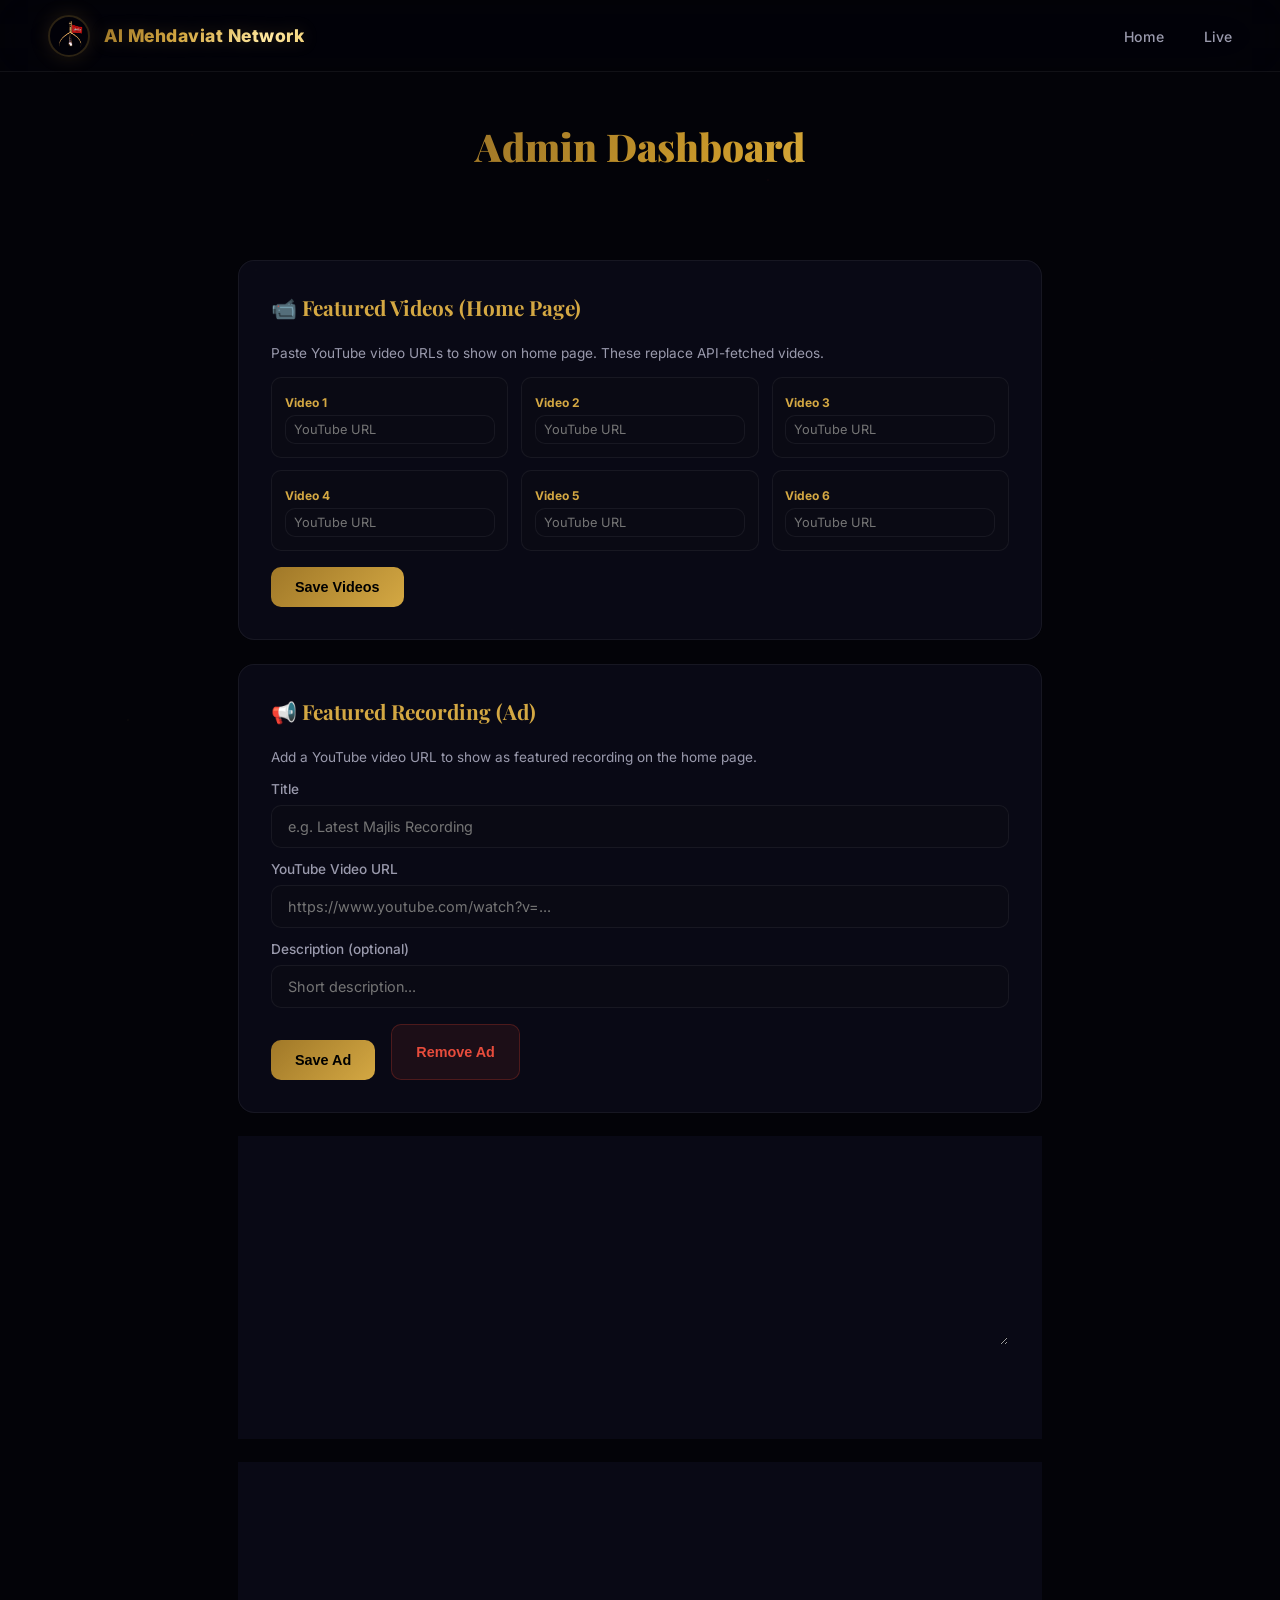
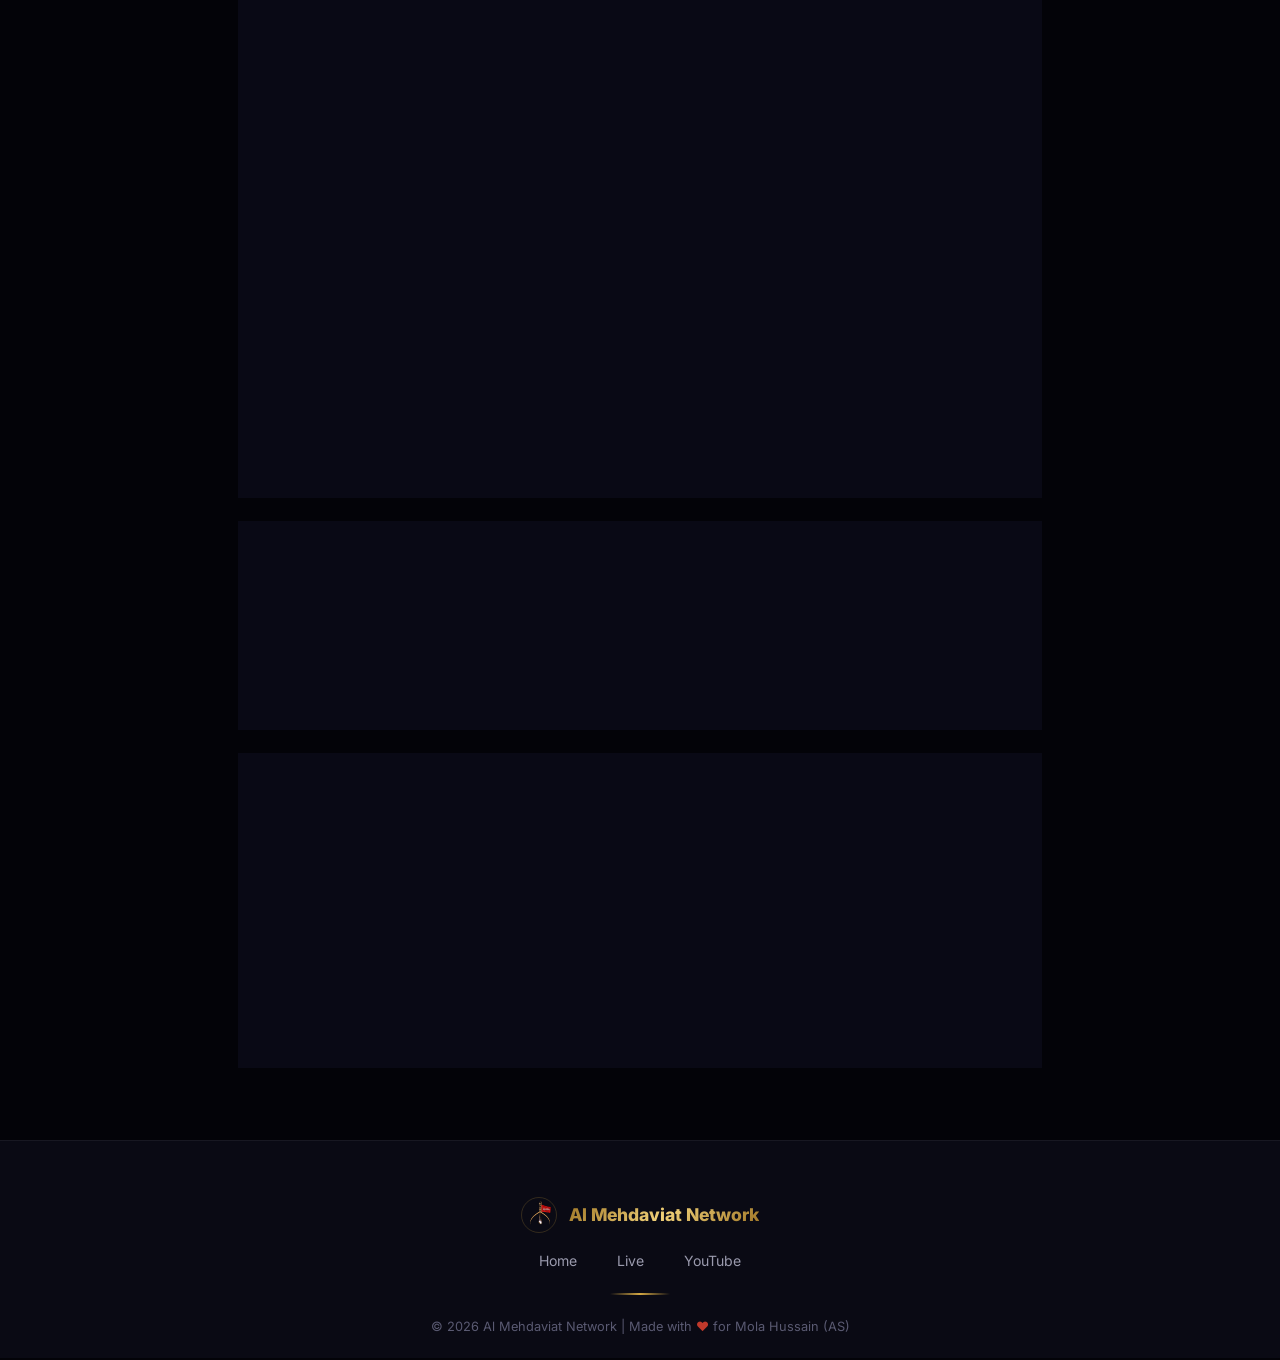
==== admin/index.html @ e510e92b "Initial commit - Al Mehdaviat Network website" ====
<!DOCTYPE html>
<html lang="en">
<head>
  <meta charset="UTF-8">
  <meta name="viewport" content="width=device-width, initial-scale=1.0">
  <meta http-equiv="Cache-Control" content="no-cache, no-store, must-revalidate">
  <title>Admin Dashboard - Al Mehdaviat Network</title>
  <link rel="stylesheet" href="../css/style.css?v=2">
  <style>
    .admin-title {
      font-family: 'Playfair Display', serif;
      font-size: 2.4rem;
      font-weight: 900;
      text-align: center;
      margin-bottom: 2.5rem;
      background: linear-gradient(135deg, #7a5a10 0%, #a07828 10%, #c9982a 20%, #e8c050 30%, #f0d078 40%, #ffe8a0 50%, #f0d078 60%, #e8c050 70%, #c9982a 80%, #a07828 90%, #7a5a10 100%);
      background-size: 300% 300%;
      -webkit-background-clip: text;
      -webkit-text-fill-color: transparent;
      background-clip: text;
      animation: metalFlow 5s ease-in-out infinite;
    }
    .admin-status {
      text-align: center;
      padding: 12px;
      border-radius: 10px;
      margin-bottom: 1.5rem;
      font-size: 0.88rem;
      font-weight: 600;
      opacity: 0;
      transition: all 0.4s;
      pointer-events: none;
    }
    .admin-status.show { opacity: 1; }
    .admin-status.success {
      background: rgba(46, 204, 113, 0.1);
      border: 1px solid rgba(46, 204, 113, 0.3);
      color: #2ecc71;
    }
    .admin-status.error {
      background: rgba(231, 76, 60, 0.1);
      border: 1px solid rgba(231, 76, 60, 0.3);
      color: #e74c3c;
    }
    .admin-analytics-grid {
      display: grid;
      grid-template-columns: repeat(auto-fit, minmax(160px, 1fr));
      gap: 1rem;
      margin-top: 1rem;
    }
    .admin-stat {
      background: var(--bg-secondary);
      border: 1px solid var(--border);
      border-radius: 12px;
      padding: 1.2rem;
      text-align: center;
    }
    .admin-stat-value {
      font-size: 1.8rem;
      font-weight: 800;
      color: var(--gold);
      line-height: 1;
      margin-bottom: 6px;
    }
    .admin-stat-label {
      font-size: 0.78rem;
      color: var(--text-muted);
      text-transform: uppercase;
      letter-spacing: 1px;
    }
    .admin-settings-row {
      display: flex;
      align-items: center;
      justify-content: space-between;
      padding: 1rem 0;
      border-bottom: 1px solid var(--border);
      gap: 1rem;
    }
    .admin-settings-row:last-child { border-bottom: none; }
    .admin-settings-label {
      font-size: 0.9rem;
      color: var(--text-secondary);
      flex-shrink: 0;
    }
    .admin-settings-value {
      font-size: 0.85rem;
      color: var(--text-muted);
      font-family: monospace;
      background: var(--bg-secondary);
      padding: 6px 12px;
      border-radius: 6px;
      border: 1px solid var(--border);
      max-width: 320px;
      overflow: hidden;
      text-overflow: ellipsis;
      white-space: nowrap;
    }
    .admin-btn-danger {
      padding: 12px 24px;
      border-radius: 10px;
      border: 1px solid rgba(192, 57, 43, 0.3);
      background: rgba(192, 57, 43, 0.1);
      color: var(--red-light);
      font-size: 0.9rem;
      font-weight: 700;
      cursor: pointer;
      transition: all 0.3s;
    }
    .admin-btn-danger:hover {
      background: rgba(192, 57, 43, 0.2);
      border-color: var(--red-light);
      transform: translateY(-2px);
    }
    .admin-btn-group {
      display: flex;
      gap: 1rem;
      flex-wrap: wrap;
      margin-top: 1rem;
    }
    .admin-image-slot .day-label {
      font-weight: 700;
      font-size: 0.9rem;
    }
    .admin-image-slot .day-sublabel {
      font-size: 0.7rem;
      opacity: 0.6;
    }
    .admin-image-slot .remove-img {
      position: absolute;
      top: 6px;
      right: 6px;
      background: rgba(192, 57, 43, 0.85);
      border: none;
      color: #fff;
      width: 24px;
      height: 24px;
      border-radius: 50%;
      cursor: pointer;
      font-size: 0.75rem;
      display: none;
      align-items: center;
      justify-content: center;
      z-index: 5;
    }
    .admin-image-slot:hover .remove-img { display: flex; }
    .admin-image-slot input[type="file"] {
      position: absolute;
      inset: 0;
      opacity: 0;
      cursor: pointer;
    }
    .ad-preview {
      margin-top: 1rem;
      border-radius: 12px;
      overflow: hidden;
      border: 1px solid var(--border);
    }
    .ad-preview iframe {
      width: 100%;
      aspect-ratio: 16/9;
      border: none;
    }
    .ad-preview-info {
      padding: 1rem;
      background: var(--bg-secondary);
    }
    .ad-preview-info h4 { margin: 0 0 4px; color: var(--text-primary); }
    .ad-preview-info p { margin: 0; color: var(--text-muted); font-size: 0.85rem; }
    @media (max-width: 768px) {
      .admin-page { padding: 1.5rem 1rem; }
      .admin-title { font-size: 1.8rem; }
      .admin-grid { grid-template-columns: repeat(2, 1fr); }
      .admin-analytics-grid { grid-template-columns: repeat(2, 1fr); }
      .admin-settings-row { flex-direction: column; align-items: flex-start; gap: 0.5rem; }
      #videoSlots { grid-template-columns: repeat(2, 1fr) !important; }
    }
  </style>
</head>
<body>

  <nav class="navbar">
    <a href="../index.html" class="nav-brand">
      <img src="../assets/logo.png" alt="Logo" class="nav-logo-img">
      <span class="nav-title">Al Mehdaviat Network</span>
    </a>
    <ul class="nav-links">
      <li><a href="../index.html">Home</a></li>
      <li><a href="../live.html">Live</a></li>
    </ul>
    <button class="mobile-menu-btn">☰</button>
  </nav>

  <div class="admin-page">
    <h1 class="admin-title">Admin Dashboard</h1>

    <div id="statusMsg" class="admin-status"></div>

    <!-- Section A: Featured Videos -->
    <div class="admin-card">
      <h2>📹 Featured Videos (Home Page)</h2>
      <p style="color: var(--text-secondary); font-size: 0.85rem; margin-bottom: 1rem;">Paste YouTube video URLs to show on home page. These replace API-fetched videos.</p>
      <div id="videoSlots"></div>
      <button class="admin-btn" onclick="saveVideos()">Save Videos</button>
    </div>

    <!-- Section B: Ad Video -->
    <div class="admin-card">
      <h2>📢 Featured Recording (Ad)</h2>
      <p style="color: var(--text-secondary); font-size: 0.85rem; margin-bottom: 1rem;">Add a YouTube video URL to show as featured recording on the home page.</p>
      <label class="admin-label" for="adTitle">Title</label>
      <input id="adTitle" class="admin-input" type="text" placeholder="e.g. Latest Majlis Recording">
      <label class="admin-label" for="adUrl" style="margin-top:0.8rem">YouTube Video URL</label>
      <input id="adUrl" class="admin-input" type="url" placeholder="https://www.youtube.com/watch?v=...">
      <label class="admin-label" for="adDesc" style="margin-top:0.8rem">Description (optional)</label>
      <input id="adDesc" class="admin-input" type="text" placeholder="Short description...">
      <div style="display:flex;gap:1rem;margin-top:1rem">
        <button class="admin-btn" onclick="saveAd()">Save Ad</button>
        <button class="admin-btn-danger" onclick="removeAd()">Remove Ad</button>
      </div>
      <div id="adPreview" class="ad-preview" style="display:none"></div>
    </div>

    <!-- Section B: Edit Content -->
    <div class="admin-card">
      <h2>✏️ Edit Content</h2>
      <label class="admin-label" for="taglineInput">Tagline Text</label>
      <textarea id="taglineInput" class="admin-input admin-textarea" placeholder="Enter site tagline..."></textarea>
      <button class="admin-btn" onclick="saveTagline()">Save Tagline</button>
    </div>

    <!-- Section C: Image Scheduler -->
    <div class="admin-card">
      <h2>📅 Image Scheduler</h2>
      <p style="color: var(--text-secondary); font-size: 0.85rem; margin-bottom: 1rem;">Upload an image for each day of the week.</p>
      <div id="schedulerGrid" class="admin-grid"></div>
      <button class="admin-btn" onclick="saveScheduler()">Save Schedule</button>
    </div>

    <!-- Section D: Analytics -->
    <div class="admin-card">
      <h2>📊 Analytics</h2>
      <div class="admin-analytics-grid">
        <div class="admin-stat">
          <div class="admin-stat-value" id="schedulerImages">0</div>
          <div class="admin-stat-label">Scheduled Images</div>
        </div>
        <div class="admin-stat">
          <div class="admin-stat-value" id="storageUsed">0 KB</div>
          <div class="admin-stat-label">Storage Used</div>
        </div>
      </div>
    </div>

    <!-- Section E: Settings -->
    <div class="admin-card">
      <h2>⚙️ Settings</h2>
      <div class="admin-settings-row">
        <span class="admin-settings-label">YouTube API Key</span>
        <span class="admin-settings-value" id="apiKeyDisplay">Not configured</span>
      </div>
      <div class="admin-settings-row">
        <span class="admin-settings-label">Cache Status</span>
        <span class="admin-settings-value" id="cacheStatus">Active</span>
      </div>
      <div class="admin-btn-group">
        <button class="admin-btn" onclick="clearCache()">Clear Cache</button>
        <button class="admin-btn-danger" onclick="resetDefaults()">Reset to Defaults</button>
      </div>
    </div>
  </div>

  <footer class="footer">
    <div class="footer-brand">
      <img src="../assets/logo.png" alt="Logo" class="footer-logo">
      <span>Al Mehdaviat Network</span>
    </div>
    <div class="footer-links">
      <a href="../index.html">Home</a>
      <a href="../live.html">Live</a>
      <a href="https://www.youtube.com/@AlMehdaviat" target="_blank">YouTube</a>
    </div>
    <div class="footer-divider"></div>
    <p class="footer-bottom">&copy; 2026 Al Mehdaviat Network | Made with <span class="heart">&hearts;</span> for Mola Hussain (AS)</p>
  </footer>

  <script>
    const DAYS = ['Sunday', 'Monday', 'Tuesday', 'Wednesday', 'Thursday', 'Friday', 'Saturday'];
    const DAY_ICONS = ['☀️', '🌙', '🔥', '💧', '🌟', '📖', '🎶'];
    let schedulerData = {};
    let videoSlots = ['', '', '', '', '', ''];

    function showStatus(msg, type) {
      const el = document.getElementById('statusMsg');
      el.textContent = msg;
      el.className = 'admin-status show ' + type;
      setTimeout(() => { el.className = 'admin-status'; }, 2500);
    }

    // Video Slots
    function initVideoSlots() {
      const container = document.getElementById('videoSlots');
      container.innerHTML = '';
      container.style.cssText = 'display:grid;grid-template-columns:repeat(3,1fr);gap:0.8rem;';
      videoSlots.forEach((url, i) => {
        const div = document.createElement('div');
        div.style.cssText = 'padding:0.8rem;border:1px solid var(--border);border-radius:10px;background:var(--bg-secondary);';
        const videoId = url.match(/(?:v=|youtu\.be\/)([a-zA-Z0-9_-]{11})/);
        const thumb = videoId ? '<img src="https://img.youtube.com/vi/' + videoId[1] + '/mqdefault.jpg" style="width:100%;border-radius:6px;margin-top:6px;">' : '';
        div.innerHTML = '<label style="font-weight:700;font-size:0.75rem;color:var(--gold);">Video ' + (i + 1) + '</label>' +
          '<input class="admin-input" type="url" value="' + url + '" placeholder="YouTube URL" oninput="videoSlots[' + i + ']=this.value" style="margin-top:4px;font-size:0.8rem;padding:6px 8px;">' + thumb;
        container.appendChild(div);
      });
    }

    function saveVideos() {
      localStorage.setItem('almehdaviat_videos', JSON.stringify(videoSlots));
      showStatus('Videos saved!', 'success');
      initVideoSlots();
    }

    function loadVideos() {
      try {
        const saved = localStorage.getItem('almehdaviat_videos');
        if (saved) {
          const parsed = JSON.parse(saved);
          videoSlots = parsed.concat(['', '', '', '', '', '']).slice(0, 6);
        }
      } catch(e) {}
    }

    // Ad functions
    function loadAd() {
      try {
        const ad = JSON.parse(localStorage.getItem('almehdaviat_ad') || 'null');
        if (ad) {
          document.getElementById('adTitle').value = ad.title || '';
          document.getElementById('adUrl').value = ad.videoUrl || '';
          document.getElementById('adDesc').value = ad.description || '';
          showAdPreview(ad);
        }
      } catch(e) {}
    }

    function showAdPreview(ad) {
      const preview = document.getElementById('adPreview');
      if (!ad || !ad.videoUrl) { preview.style.display = 'none'; return; }
      const match = ad.videoUrl.match(/(?:v=|youtu\.be\/)([a-zA-Z0-9_-]{11})/);
      if (!match) { preview.style.display = 'none'; return; }
      preview.style.display = 'block';
      preview.innerHTML = '<iframe src="https://www.youtube.com/embed/' + match[1] + '"></iframe>' +
        '<div class="ad-preview-info"><h4>' + (ad.title || 'Untitled') + '</h4>' +
        '<p>' + (ad.description || '') + '</p></div>';
    }

    function saveAd() {
      const title = document.getElementById('adTitle').value.trim();
      const videoUrl = document.getElementById('adUrl').value.trim();
      const description = document.getElementById('adDesc').value.trim();
      if (!videoUrl) { showStatus('Please enter a YouTube URL', 'error'); return; }
      const match = videoUrl.match(/(?:v=|youtu\.be\/)([a-zA-Z0-9_-]{11})/);
      if (!match) { showStatus('Invalid YouTube URL', 'error'); return; }
      const ad = { title, videoUrl, description };
      localStorage.setItem('almehdaviat_ad', JSON.stringify(ad));
      showAdPreview(ad);
      showStatus('Ad saved successfully!', 'success');
    }

    function removeAd() {
      localStorage.removeItem('almehdaviat_ad');
      document.getElementById('adTitle').value = '';
      document.getElementById('adUrl').value = '';
      document.getElementById('adDesc').value = '';
      document.getElementById('adPreview').style.display = 'none';
      showStatus('Ad removed!', 'success');
    }

    // Tagline
    function loadTagline() {
      const saved = localStorage.getItem('almehdaviat_tagline');
      if (saved) document.getElementById('taglineInput').value = saved;
    }
    function saveTagline() {
      const val = document.getElementById('taglineInput').value.trim();
      localStorage.setItem('almehdaviat_tagline', val);
      showStatus('Tagline saved!', 'success');
    }

    // Scheduler
    function initScheduler() {
      const grid = document.getElementById('schedulerGrid');
      grid.innerHTML = '';
      DAYS.forEach((day, i) => {
        const slot = document.createElement('div');
        slot.className = 'admin-image-slot';
        slot.id = 'slot-' + i;
        const saved = schedulerData[i];
        if (saved) {
          slot.innerHTML = '<img src="' + saved + '" alt="' + day + '">'
            + '<button class="remove-img" onclick="removeImage(event, ' + i + ')">&times;</button>'
            + '<span class="day-label" style="position:absolute;bottom:8px;left:8px;background:rgba(0,0,0,0.7);padding:4px 10px;border-radius:6px;">' + DAY_ICONS[i] + ' ' + day + '</span>'
            + '<input type="file" accept="image/*" onchange="handleImageUpload(event, ' + i + ')">';
        } else {
          slot.innerHTML = '<span style="font-size:1.5rem;">' + DAY_ICONS[i] + '</span>'
            + '<span class="day-label">' + day + '</span>'
            + '<span class="day-sublabel">Click to upload</span>'
            + '<input type="file" accept="image/*" onchange="handleImageUpload(event, ' + i + ')">';
        }
        grid.appendChild(slot);
      });
    }
    function handleImageUpload(e, dayIndex) {
      const file = e.target.files[0];
      if (!file) return;
      if (file.size > 2 * 1024 * 1024) { showStatus('Image must be under 2MB.', 'error'); return; }
      const reader = new FileReader();
      reader.onload = function(ev) { schedulerData[dayIndex] = ev.target.result; initScheduler(); };
      reader.readAsDataURL(file);
    }
    function removeImage(e, dayIndex) {
      e.stopPropagation(); e.preventDefault();
      delete schedulerData[dayIndex]; initScheduler();
    }
    function saveScheduler() {
      localStorage.setItem('almehdaviat_scheduler', JSON.stringify(schedulerData));
      showStatus('Schedule saved!', 'success');
      updateAnalytics();
    }
    function loadScheduler() {
      const saved = localStorage.getItem('almehdaviat_scheduler');
      if (saved) { try { schedulerData = JSON.parse(saved); } catch(e) { schedulerData = {}; } }
    }

    // Analytics
    function updateAnalytics() {
      const imgCount = Object.keys(schedulerData).length;
      document.getElementById('schedulerImages').textContent = imgCount;
      let totalBytes = 0;
      try {
        for (let k in localStorage) {
          if (localStorage.hasOwnProperty(k)) totalBytes += (localStorage[k] || '').length * 2;
        }
      } catch(e) {}
      const kb = Math.round(totalBytes / 1024);
      document.getElementById('storageUsed').textContent = kb > 1024 ? (kb / 1024).toFixed(1) + ' MB' : kb + ' KB';
    }

    // Settings
    function clearCache() {
      const keysToKeep = ['almehdaviat_tagline', 'almehdaviat_scheduler', 'almehdaviat_ad', 'almehdaviat_videos'];
      Object.keys(localStorage).forEach(k => { if (!keysToKeep.includes(k)) localStorage.removeItem(k); });
      document.getElementById('cacheStatus').textContent = 'Cleared';
      showStatus('Cache cleared!', 'success');
    }
    function resetDefaults() {
      if (!confirm('This will remove ALL saved data. Are you sure?')) return;
      localStorage.clear();
      schedulerData = {};
      document.getElementById('taglineInput').value = '';
      document.getElementById('adTitle').value = '';
      document.getElementById('adUrl').value = '';
      document.getElementById('adDesc').value = '';
      document.getElementById('adPreview').style.display = 'none';
      videoSlots = ['', '', '', '', '', ''];
      document.getElementById('cacheStatus').textContent = 'Cleared';
      initScheduler(); updateAnalytics(); initVideoSlots();
      showStatus('All data reset.', 'success');
    }

    document.addEventListener('DOMContentLoaded', function() {
      loadTagline(); loadScheduler(); initScheduler(); updateAnalytics(); loadAd(); loadVideos(); initVideoSlots();
      const apiKey = localStorage.getItem('almehdaviat_youtube_api_key');
      if (apiKey) document.getElementById('apiKeyDisplay').textContent = apiKey.substring(0, 8) + '...' + apiKey.substring(apiKey.length - 4);
    });
  </script>
</body>
</html>
---- css/style.css ----
@import url('https://fonts.googleapis.com/css2?family=Inter:wght@300;400;500;600;700;800;900&family=Playfair+Display:wght@700;800;900&display=swap');

:root {
  --bg-primary: #030308;
  --bg-secondary: #0a0a14;
  --bg-card: rgba(14, 14, 28, 0.7);
  --bg-card-solid: #0e0e1c;
  --bg-glass: rgba(255, 255, 255, 0.03);
  --gold: #d4a843;
  --gold-light: #f0d078;
  --gold-bright: #ffe8a0;
  --gold-dark: #a07828;
  --gold-glow: rgba(212, 168, 67, 0.25);
  --red: #c0392b;
  --red-light: #e74c3c;
  --red-glow: rgba(192, 57, 43, 0.25);
  --text-primary: #f5efe6;
  --text-secondary: #9a9aad;
  --text-muted: #5a5a72;
  --border: rgba(255, 255, 255, 0.06);
  --border-light: rgba(255, 255, 255, 0.1);
  --border-gold: rgba(212, 168, 67, 0.2);
}

* { margin: 0; padding: 0; box-sizing: border-box; }
html { scroll-behavior: smooth; }

body {
  font-family: 'Inter', -apple-system, sans-serif;
  background: var(--bg-primary);
  color: var(--text-primary);
  min-height: 100vh;
  overflow-x: hidden;
  position: relative;
}

/* ===== BACKGROUND PARTICLES ===== */
body::before {
  content: '';
  position: fixed;
  inset: 0;
  background: 
    radial-gradient(1.5px 1.5px at 20% 30%, rgba(212, 168, 67, 0.15), transparent),
    radial-gradient(1px 1px at 40% 70%, rgba(212, 168, 67, 0.1), transparent),
    radial-gradient(1.5px 1.5px at 60% 20%, rgba(192, 57, 43, 0.08), transparent),
    radial-gradient(1px 1px at 80% 60%, rgba(212, 168, 67, 0.12), transparent),
    radial-gradient(1.2px 1.2px at 10% 80%, rgba(212, 168, 67, 0.08), transparent),
    radial-gradient(1px 1px at 90% 40%, rgba(192, 57, 43, 0.06), transparent),
    radial-gradient(1.5px 1.5px at 50% 90%, rgba(212, 168, 67, 0.1), transparent),
    radial-gradient(1px 1px at 30% 50%, rgba(212, 168, 67, 0.07), transparent),
    radial-gradient(1.3px 1.3px at 70% 80%, rgba(212, 168, 67, 0.09), transparent),
    radial-gradient(1px 1px at 15% 15%, rgba(192, 57, 43, 0.05), transparent);
  pointer-events: none;
  z-index: 0;
  animation: particleFloat 20s ease-in-out infinite alternate;
}

@keyframes particleFloat {
  0% { transform: translateY(0) scale(1); }
  100% { transform: translateY(-20px) scale(1.02); }
}

::-webkit-scrollbar { width: 5px; }
::-webkit-scrollbar-track { background: var(--bg-secondary); }
::-webkit-scrollbar-thumb { background: linear-gradient(var(--gold-dark), var(--gold)); border-radius: 3px; }

/* ===== NAVBAR ===== */
.navbar {
  position: fixed;
  top: 0; left: 0; right: 0;
  z-index: 1000;
  height: 72px;
  display: flex;
  align-items: center;
  justify-content: space-between;
  padding: 0 3rem;
  background: rgba(3, 3, 8, 0.6);
  backdrop-filter: blur(30px) saturate(200%);
  -webkit-backdrop-filter: blur(30px) saturate(200%);
  border-bottom: 1px solid var(--border);
  transition: all 0.4s;
}

.navbar.scrolled {
  height: 64px;
  background: rgba(3, 3, 8, 0.85);
  box-shadow: 0 4px 40px rgba(0, 0, 0, 0.5), 0 1px 0 var(--border-gold), 0 2px 20px rgba(212, 168, 67, 0.08);
}

.nav-brand {
  display: flex;
  align-items: center;
  gap: 14px;
  text-decoration: none;
}

.nav-logo-img {
  width: 42px;
  height: 42px;
  border-radius: 50%;
  object-fit: cover;
  border: 2px solid var(--border-gold);
  box-shadow: 0 0 20px rgba(212, 168, 67, 0.15);
  transition: all 0.4s;
}

.nav-brand:hover .nav-logo-img {
  border-color: var(--gold);
  box-shadow: 0 0 30px rgba(212, 168, 67, 0.3);
  transform: scale(1.05);
}

.nav-title {
  font-size: 1.1rem;
  font-weight: 800;
  letter-spacing: 0.5px;
  background: linear-gradient(135deg, var(--gold-dark) 0%, var(--gold) 20%, var(--gold-bright) 40%, var(--gold-light) 50%, var(--gold-bright) 60%, var(--gold) 80%, var(--gold-dark) 100%);
  background-size: 200% 200%;
  -webkit-background-clip: text;
  -webkit-text-fill-color: transparent;
  background-clip: text;
  animation: metalShine 3s ease-in-out infinite;
  filter: drop-shadow(0 0 8px rgba(212, 168, 67, 0.2));
}

@keyframes metalShine {
  0%, 100% { background-position: 0% 50%; }
  50% { background-position: 100% 50%; }
}

.nav-links {
  display: flex;
  align-items: center;
  gap: 2.5rem;
  list-style: none;
}

.nav-links a {
  color: var(--text-secondary);
  text-decoration: none;
  font-size: 0.88rem;
  font-weight: 500;
  transition: all 0.3s;
  position: relative;
  padding: 6px 0;
}

.nav-links a::after {
  content: '';
  position: absolute;
  bottom: 0; left: 50%;
  width: 0; height: 2px;
  background: linear-gradient(90deg, transparent, var(--gold), transparent);
  transition: all 0.3s;
  transform: translateX(-50%);
}

.nav-links a:hover, .nav-links a.active { color: var(--gold); }
.nav-links a:hover::after, .nav-links a.active::after { width: 100%; }

.nav-icon {
  font-size: 1rem;
  margin-right: 6px;
}

.nav-search {
  display: flex;
  align-items: center;
  background: var(--bg-glass);
  border: 1px solid var(--border);
  border-radius: 30px;
  padding: 8px 18px;
  gap: 8px;
  transition: all 0.4s;
}

.nav-search:focus-within {
  border-color: var(--gold);
  background: rgba(212, 168, 67, 0.05);
  box-shadow: 0 0 30px rgba(212, 168, 67, 0.1), inset 0 0 20px rgba(212, 168, 67, 0.03);
}

.nav-search input {
  background: transparent;
  border: none;
  outline: none;
  color: var(--text-primary);
  font-size: 0.85rem;
  width: 160px;
}

.nav-search input::placeholder { color: var(--text-muted); }
.nav-search button { background: none; border: none; color: var(--gold); cursor: pointer; font-size: 0.9rem; }

.mobile-menu-btn { display: none; background: none; border: none; color: var(--text-primary); font-size: 1.5rem; cursor: pointer; }

/* ===== HERO ===== */
.hero {
  margin-top: 72px;
  min-height: 55vh;
  display: flex;
  align-items: center;
  justify-content: center;
  position: relative;
  overflow: hidden;
}

.hero-bg {
  position: absolute;
  inset: 0;
  z-index: 0;
  background-color: #030308;
  background-size: cover;
  background-position: center 30%;
  background-repeat: no-repeat;
}

.hero-bg::after {
  content: '';
  position: absolute;
  inset: 0;
  background: linear-gradient(
    to bottom,
    transparent 0%,
    transparent 40%,
    rgba(3, 3, 8, 0.3) 70%,
    rgba(3, 3, 8, 0.8) 90%,
    rgba(3, 3, 8, 1) 100%
  );
  z-index: 1;
}

.hero::before {
  content: '';
  position: absolute;
  inset: 0;
  background: 
    radial-gradient(ellipse 80% 50% at 50% 0%, rgba(212, 168, 67, 0.08) 0%, transparent 60%);
  z-index: 1;
}

.hero-content {
  position: relative;
  z-index: 2;
  text-align: center;
  padding: 2rem 3rem;
  background: rgba(3, 3, 8, 0.27);
  border-radius: 24px;
  backdrop-filter: blur(8px);
  border: 1px solid rgba(212, 168, 67, 0.1);
}

.hero-logo {
  width: 110px;
  height: 110px;
  border-radius: 50%;
  object-fit: cover;
  margin-bottom: 1rem;
  border: 3px solid var(--border-gold);
  box-shadow: 
    0 0 40px rgba(212, 168, 67, 0.2),
    0 0 80px rgba(212, 168, 67, 0.1),
    inset 0 0 30px rgba(212, 168, 67, 0.1);
  animation: logoFloat 6s ease-in-out infinite;
}

@keyframes logoFloat {
  0%, 100% { 
    transform: translateY(0); 
    box-shadow: 0 0 40px rgba(212, 168, 67, 0.2), 0 0 80px rgba(212, 168, 67, 0.1), 0 0 120px rgba(212, 168, 67, 0.05);
  }
  50% { 
    transform: translateY(-12px); 
    box-shadow: 0 0 60px rgba(212, 168, 67, 0.3), 0 0 100px rgba(212, 168, 67, 0.15), 0 0 160px rgba(212, 168, 67, 0.08);
  }
}

.hero-title {
  font-family: 'Playfair Display', serif;
  font-size: 3rem;
  font-weight: 900;
  line-height: 1.1;
  margin-bottom: 0.8rem;
  background: linear-gradient(135deg, #7a5a10 0%, #a07828 10%, #c9982a 20%, #e8c050 30%, #f0d078 40%, #ffe8a0 50%, #f0d078 60%, #e8c050 70%, #c9982a 80%, #a07828 90%, #7a5a10 100%);
  background-size: 300% 300%;
  -webkit-background-clip: text;
  -webkit-text-fill-color: transparent;
  background-clip: text;
  animation: metalFlow 5s ease-in-out infinite;
  filter: drop-shadow(0 2px 8px rgba(0, 0, 0, 0.8)) drop-shadow(0 0 30px rgba(212, 168, 67, 0.3));
  text-shadow: none;
}

@keyframes metalFlow {
  0%, 100% { background-position: 0% 50%; }
  25% { background-position: 100% 0%; }
  50% { background-position: 100% 100%; }
  75% { background-position: 0% 100%; }
}

.hero-line {
  width: 100px;
  height: 2px;
  background: linear-gradient(90deg, transparent, var(--gold-dark), var(--gold-light), var(--gold-dark), transparent);
  margin: 0 auto 0.8rem;
  position: relative;
}

.hero-line::after {
  content: '';
  position: absolute;
  inset: 0;
  background: linear-gradient(90deg, transparent, rgba(255, 255, 255, 0.6), transparent);
  animation: shimmer 2s ease-in-out infinite;
}

@keyframes shimmer {
  0% { transform: translateX(-100%); }
  100% { transform: translateX(100%); }
}

.hero-subtitle {
  font-size: 0.95rem;
  color: var(--text-secondary);
  max-width: 500px;
  margin: 0 auto 1rem;
  line-height: 1.6;
  text-shadow: 0 1px 4px rgba(0, 0, 0, 0.8);
}

.hero-arabic {
  font-size: 1.5rem;
  color: var(--gold);
  opacity: 0.6;
}

/* ===== SECTION ===== */
.section {
  padding: 2rem 3rem 3rem;
  max-width: 1400px;
  margin: 0 auto;
  position: relative;
  z-index: 2;
}

.section-header {
  display: flex;
  align-items: center;
  gap: 14px;
  margin-bottom: 1.5rem;
}

.section-icon {
  width: 44px;
  height: 44px;
  border-radius: 12px;
  display: flex;
  align-items: center;
  justify-content: center;
  font-size: 1.2rem;
  flex-shrink: 0;
}

.section-icon.gold {
  background: rgba(212, 168, 67, 0.1);
  border: 1px solid rgba(212, 168, 67, 0.2);
  box-shadow: 0 0 20px rgba(212, 168, 67, 0.1);
}

.section-icon.red {
  background: rgba(192, 57, 43, 0.1);
  border: 1px solid rgba(192, 57, 43, 0.2);
  box-shadow: 0 0 20px rgba(192, 57, 43, 0.1);
}

.section-title {
  font-family: 'Playfair Display', serif;
  font-size: 1.8rem;
  font-weight: 800;
  color: var(--text-primary);
}

.section-badge-live {
  display: inline-flex;
  align-items: center;
  gap: 8px;
  padding: 6px 16px;
  border-radius: 20px;
  font-size: 0.72rem;
  font-weight: 700;
  text-transform: uppercase;
  letter-spacing: 1.5px;
  background: rgba(192, 57, 43, 0.12);
  color: var(--red-light);
  border: 1px solid rgba(192, 57, 43, 0.25);
  box-shadow: 0 0 20px rgba(192, 57, 43, 0.15);
}

.section-badge-live::before {
  content: '';
  width: 8px; height: 8px;
  background: var(--red);
  border-radius: 50%;
  animation: livePulse 1.5s ease-in-out infinite;
}

@keyframes livePulse {
  0%, 100% { opacity: 1; box-shadow: 0 0 0 0 rgba(192, 57, 43, 0.5); }
  50% { opacity: 0.6; box-shadow: 0 0 0 8px rgba(192, 57, 43, 0); }
}

/* ===== LIVE ===== */
.live-container {
  position: relative;
  border-radius: 20px;
  overflow: hidden;
  background: #000;
  border: 1px solid rgba(192, 57, 43, 0.2);
  box-shadow: 0 0 60px rgba(192, 57, 43, 0.1), 0 20px 60px rgba(0, 0, 0, 0.5);
}

.live-player { width: 100%; aspect-ratio: 16/9; border: none; display: block; }

.live-bar {
  padding: 1rem 1.5rem;
  display: flex;
  align-items: center;
  justify-content: space-between;
  background: var(--bg-secondary);
  border-top: 1px solid var(--border);
}

.live-bar-title { font-weight: 600; font-size: 0.95rem; }

.live-bar-status {
  display: flex;
  align-items: center;
  gap: 8px;
  color: var(--red-light);
  font-size: 0.82rem;
  font-weight: 600;
}

.live-offline {
  display: none;
  text-align: center;
  padding: 5rem 2rem;
  background: var(--bg-card);
  border-radius: 20px;
  border: 1px solid var(--border);
  backdrop-filter: blur(20px);
}

.live-offline.show { display: block; }
.live-offline-icon { font-size: 3.5rem; margin-bottom: 1.2rem; opacity: 0.4; }
.live-offline h3 { font-size: 1.2rem; color: var(--text-secondary); font-weight: 600; }
.live-offline p { color: var(--text-muted); font-size: 0.9rem; margin-top: 0.5rem; }

/* ===== VIDEO CARDS ===== */
.video-grid {
  display: grid;
  grid-template-columns: repeat(auto-fill, minmax(320px, 1fr));
  gap: 1.5rem;
}

.video-card {
  background: var(--bg-card);
  border-radius: 16px;
  overflow: hidden;
  border: 1px solid var(--border);
  transition: all 0.5s cubic-bezier(0.4, 0, 0.2, 1);
  cursor: pointer;
  text-decoration: none;
  color: inherit;
  position: relative;
  backdrop-filter: blur(10px);
}

.video-card::before {
  content: '';
  position: absolute;
  inset: -1px;
  border-radius: 17px;
  padding: 1px;
  background: linear-gradient(135deg, transparent 30%, rgba(212, 168, 67, 0) 50%, transparent 70%);
  -webkit-mask: linear-gradient(#fff 0 0) content-box, linear-gradient(#fff 0 0);
  -webkit-mask-composite: xor;
  mask-composite: exclude;
  transition: background 0.5s;
  pointer-events: none;
  z-index: 1;
}

.video-card:hover {
  transform: translateY(-8px) scale(1.01);
  border-color: rgba(212, 168, 67, 0.3);
  box-shadow: 0 0 15px rgba(212, 168, 67, 0.15), 0 0 30px rgba(212, 168, 67, 0.08), 0 20px 60px rgba(0, 0, 0, 0.4);
}

.video-card:hover::before {
  background: linear-gradient(135deg, rgba(212, 168, 67, 0.4), rgba(192, 57, 43, 0.2), rgba(212, 168, 67, 0.4));
}

.video-thumb {
  position: relative;
  aspect-ratio: 16/9;
  overflow: hidden;
  background: linear-gradient(135deg, #0a0a14, #141428);
}

.video-thumb img {
  width: 100%;
  height: 100%;
  object-fit: cover;
  transition: transform 0.6s cubic-bezier(0.4, 0, 0.2, 1);
}

.video-card:hover .video-thumb img { transform: scale(1.08); }

.video-thumb .duration {
  position: absolute;
  bottom: 10px; right: 10px;
  background: rgba(0, 0, 0, 0.85);
  backdrop-filter: blur(8px);
  color: #fff;
  padding: 4px 10px;
  border-radius: 6px;
  font-size: 0.72rem;
  font-weight: 700;
  letter-spacing: 0.5px;
  border: 1px solid rgba(255, 255, 255, 0.1);
}

.play-overlay {
  position: absolute;
  inset: 0;
  display: flex;
  align-items: center;
  justify-content: center;
  background: rgba(0, 0, 0, 0.3);
  opacity: 0;
  transition: opacity 0.4s;
}

.video-card:hover .play-overlay { opacity: 1; }

.play-btn {
  width: 64px; height: 64px;
  background: linear-gradient(135deg, var(--gold-dark), var(--gold), var(--gold-light));
  border-radius: 50%;
  display: flex;
  align-items: center;
  justify-content: center;
  font-size: 1.4rem;
  color: #000;
  box-shadow: 0 4px 30px rgba(212, 168, 67, 0.5);
  transition: all 0.4s;
}

.video-card:hover .play-btn { transform: scale(1.15); box-shadow: 0 6px 40px rgba(212, 168, 67, 0.6); }

.video-info { padding: 1.2rem 1.4rem; }

.video-info h3 {
  font-size: 0.92rem;
  font-weight: 600;
  line-height: 1.5;
  margin-bottom: 0.5rem;
  display: -webkit-box;
  -webkit-line-clamp: 2;
  -webkit-box-orient: vertical;
  overflow: hidden;
}

.video-meta {
  display: flex;
  align-items: center;
  gap: 6px;
  color: var(--text-muted);
  font-size: 0.78rem;
}

/* ===== SHORTS ===== */
.shorts-scroll {
  display: flex;
  gap: 1rem;
  overflow-x: auto;
  padding-bottom: 1rem;
  scroll-snap-type: x mandatory;
}

.shorts-scroll::-webkit-scrollbar { height: 4px; }
.shorts-scroll::-webkit-scrollbar-thumb { background: var(--gold-dark); border-radius: 2px; }

.short-card {
  flex: 0 0 180px;
  scroll-snap-align: start;
  background: var(--bg-card);
  border-radius: 14px;
  overflow: hidden;
  border: 1px solid var(--border);
  transition: all 0.4s;
  cursor: pointer;
  text-decoration: none;
  color: inherit;
}

.short-card:hover {
  border-color: rgba(192, 57, 43, 0.3);
  transform: translateY(-6px);
  box-shadow: 0 16px 40px rgba(192, 57, 43, 0.12);
}

.short-thumb {
  position: relative;
  aspect-ratio: 9/16;
  overflow: hidden;
  background: linear-gradient(135deg, #0a0a14, #141428);
}

.short-thumb img { width: 100%; height: 100%; object-fit: cover; }

.short-badge {
  position: absolute;
  top: 10px; left: 10px;
  background: linear-gradient(135deg, var(--red-dark), var(--red), var(--red-light));
  color: #fff;
  padding: 4px 12px;
  border-radius: 6px;
  font-size: 0.65rem;
  font-weight: 800;
  letter-spacing: 1px;
  box-shadow: 0 2px 10px rgba(192, 57, 43, 0.3);
}

.short-info { padding: 0.8rem 1rem; }

.short-info h4 {
  font-size: 0.8rem;
  font-weight: 500;
  line-height: 1.3;
  display: -webkit-box;
  -webkit-line-clamp: 2;
  -webkit-box-orient: vertical;
  overflow: hidden;
}

/* ===== PLAYLISTS ===== */
.playlist-grid {
  display: grid;
  grid-template-columns: repeat(auto-fill, minmax(300px, 1fr));
  gap: 1.5rem;
}

.playlist-card {
  background: var(--bg-card);
  border-radius: 16px;
  overflow: hidden;
  border: 1px solid var(--border);
  transition: all 0.5s;
  cursor: pointer;
  text-decoration: none;
  color: inherit;
}

.playlist-card:hover {
  transform: translateY(-8px);
  border-color: rgba(212, 168, 67, 0.2);
  box-shadow: 0 20px 60px rgba(0, 0, 0, 0.3), 0 0 40px rgba(212, 168, 67, 0.08);
}

.playlist-thumb {
  position: relative;
  aspect-ratio: 16/9;
  overflow: hidden;
  background: linear-gradient(135deg, #0a0a14, #141428);
}

.playlist-thumb img { width: 100%; height: 100%; object-fit: cover; }

.playlist-overlay {
  position: absolute;
  inset: 0;
  background: linear-gradient(to top, rgba(0, 0, 0, 0.85) 0%, transparent 60%);
  display: flex;
  align-items: flex-end;
  justify-content: flex-end;
  padding: 1.2rem;
  opacity: 0;
  transition: opacity 0.4s;
}

.playlist-card:hover .playlist-overlay { opacity: 1; }

.playlist-count {
  background: rgba(0, 0, 0, 0.7);
  backdrop-filter: blur(12px);
  color: #fff;
  padding: 8px 16px;
  border-radius: 8px;
  font-size: 0.8rem;
  font-weight: 700;
  border: 1px solid rgba(255, 255, 255, 0.1);
}

.playlist-info { padding: 1.2rem 1.4rem; }

.playlist-info h3 {
  font-size: 0.95rem;
  font-weight: 600;
  margin-bottom: 0.3rem;
  display: -webkit-box;
  -webkit-line-clamp: 2;
  -webkit-box-orient: vertical;
  overflow: hidden;
}

.playlist-info p { color: var(--text-muted); font-size: 0.8rem; }

/* ===== VIDEO PAGE ===== */
.video-page {
  margin-top: 72px;
  display: grid;
  grid-template-columns: 1fr 400px;
  gap: 2rem;
  padding: 2rem 3rem;
  max-width: 1600px;
  margin-left: auto;
  margin-right: auto;
}

.video-main { min-width: 0; }

.video-embed {
  width: 100%;
  aspect-ratio: 16/9;
  border: none;
  border-radius: 16px;
  background: #000;
  box-shadow: 0 20px 60px rgba(0, 0, 0, 0.5);
}

.video-details { padding: 1.5rem 0; }

.video-details h1 {
  font-family: 'Playfair Display', serif;
  font-size: 1.5rem;
  font-weight: 800;
  line-height: 1.35;
  margin-bottom: 1rem;
}

.video-stats {
  display: flex;
  align-items: center;
  gap: 16px;
  color: var(--text-muted);
  font-size: 0.85rem;
  margin-bottom: 1.5rem;
  padding-bottom: 1.5rem;
  border-bottom: 1px solid var(--border);
}

.video-description {
  background: var(--bg-card);
  border-radius: 14px;
  padding: 1.3rem;
  line-height: 1.7;
  color: var(--text-secondary);
  font-size: 0.88rem;
  border: 1px solid var(--border);
  backdrop-filter: blur(10px);
}

.video-sidebar {
  position: sticky;
  top: 92px;
  max-height: calc(100vh - 112px);
  overflow-y: auto;
}

.sidebar-title {
  font-family: 'Playfair Display', serif;
  font-size: 1.1rem;
  font-weight: 800;
  margin-bottom: 1rem;
  color: var(--gold);
}

.sidebar-video {
  display: flex;
  gap: 12px;
  padding: 10px;
  border-radius: 10px;
  cursor: pointer;
  transition: all 0.3s;
  text-decoration: none;
  color: inherit;
  border: 1px solid transparent;
}

.sidebar-video:hover {
  background: var(--bg-card);
  border-color: var(--border);
}

.sidebar-video.active {
  background: var(--bg-card);
  border-color: var(--border-gold);
  box-shadow: 0 0 20px rgba(212, 168, 67, 0.08);
}

.sidebar-thumb {
  flex: 0 0 150px;
  aspect-ratio: 16/9;
  border-radius: 8px;
  overflow: hidden;
  background: linear-gradient(135deg, #0a0a14, #141428);
}

.sidebar-thumb img { width: 100%; height: 100%; object-fit: cover; }

.sidebar-video-info { flex: 1; min-width: 0; }

.sidebar-video-info h4 {
  font-size: 0.82rem;
  font-weight: 500;
  line-height: 1.35;
  margin-bottom: 4px;
  display: -webkit-box;
  -webkit-line-clamp: 2;
  -webkit-box-orient: vertical;
  overflow: hidden;
}

.sidebar-video-info p { font-size: 0.73rem; color: var(--text-muted); }

/* ===== PAGE HEADER ===== */
.page-header {
  margin-top: 72px;
  padding: 4rem 3rem 1.5rem;
  max-width: 1400px;
  margin-left: auto;
  margin-right: auto;
  position: relative;
  z-index: 2;
}

.page-header h1 {
  font-family: 'Playfair Display', serif;
  font-size: 2.2rem;
  font-weight: 900;
  background: linear-gradient(135deg, var(--gold-dark), var(--gold), var(--gold-bright), var(--gold), var(--gold-dark));
  background-size: 200% 200%;
  -webkit-background-clip: text;
  -webkit-text-fill-color: transparent;
  background-clip: text;
  animation: metalShine 3s ease-in-out infinite;
}

.page-header p { color: var(--text-secondary); margin-top: 0.5rem; font-size: 0.95rem; }

.filter-bar {
  display: flex;
  gap: 0.8rem;
  padding: 0 3rem;
  max-width: 1400px;
  margin: 0 auto;
  flex-wrap: wrap;
  position: relative;
  z-index: 2;
}

.filter-btn {
  padding: 9px 22px;
  border-radius: 30px;
  border: 1px solid var(--border);
  background: var(--bg-glass);
  color: var(--text-secondary);
  font-size: 0.82rem;
  font-weight: 600;
  cursor: pointer;
  transition: all 0.4s;
  backdrop-filter: blur(10px);
}

.filter-btn:hover, .filter-btn.active {
  background: linear-gradient(135deg, var(--gold-dark), var(--gold), var(--gold-light));
  color: #000;
  border-color: var(--gold);
  box-shadow: 0 4px 20px rgba(212, 168, 67, 0.3);
}

.page-content {
  padding: 1.5rem 3rem 4rem;
  max-width: 1400px;
  margin: 0 auto;
  position: relative;
  z-index: 2;
}

/* ===== FOOTER ===== */
.footer {
  background: var(--bg-secondary);
  border-top: 1px solid var(--border);
  padding: 3.5rem 3rem 1.5rem;
  text-align: center;
  position: relative;
  z-index: 2;
}

.footer-brand {
  display: flex;
  align-items: center;
  justify-content: center;
  gap: 12px;
  margin-bottom: 1.2rem;
}

.footer-logo {
  width: 36px;
  height: 36px;
  border-radius: 50%;
  object-fit: cover;
  border: 1px solid var(--border-gold);
}

.footer-brand span {
  font-size: 1.1rem;
  font-weight: 800;
  background: linear-gradient(135deg, var(--gold-dark), var(--gold-light), var(--gold-dark));
  -webkit-background-clip: text;
  -webkit-text-fill-color: transparent;
  background-clip: text;
}

.footer-links {
  display: flex;
  justify-content: center;
  gap: 2.5rem;
  margin-bottom: 1.5rem;
}

.footer-links a {
  color: var(--text-secondary);
  text-decoration: none;
  font-size: 0.88rem;
  transition: color 0.3s;
}

.footer-links a:hover { color: var(--gold); }

.footer-divider {
  width: 60px;
  height: 2px;
  background: linear-gradient(90deg, transparent, var(--gold), transparent);
  margin: 0 auto 1.5rem;
}

.footer-bottom { color: var(--text-muted); font-size: 0.8rem; }
.footer-bottom .heart { color: var(--red); }

/* ===== LOADING ===== */
.loading {
  display: flex;
  flex-direction: column;
  align-items: center;
  justify-content: center;
  padding: 4rem;
  gap: 1rem;
}

.loading-spinner {
  width: 36px; height: 36px;
  border: 3px solid var(--border);
  border-top-color: var(--gold);
  border-radius: 50%;
  animation: spin 0.7s linear infinite;
}

@keyframes spin { to { transform: rotate(360deg); } }

.loading-text { color: var(--text-muted); font-size: 0.85rem; }

.empty-state { text-align: center; padding: 4rem 2rem; color: var(--text-muted); }
.empty-state .icon { font-size: 3rem; margin-bottom: 1rem; }

.toast {
  position: fixed;
  bottom: 2rem; right: 2rem;
  background: var(--bg-card-solid);
  border: 1px solid var(--border-gold);
  border-radius: 12px;
  padding: 1rem 1.5rem;
  color: var(--text-primary);
  font-size: 0.88rem;
  box-shadow: 0 8px 40px rgba(0, 0, 0, 0.5);
  z-index: 9999;
  transform: translateY(100px);
  opacity: 0;
  transition: all 0.4s;
  backdrop-filter: blur(20px);
}

.toast.show { transform: translateY(0); opacity: 1; }

/* ===== RESPONSIVE ===== */
@media (max-width: 1024px) {
  .video-page { grid-template-columns: 1fr; }
  .video-sidebar { position: static; max-height: none; }
}

@media (max-width: 768px) {
  .navbar { padding: 0 1.5rem; }
  .nav-links {
    display: none;
    position: absolute;
    top: 72px; left: 0; right: 0;
    background: rgba(3, 3, 8, 0.95);
    backdrop-filter: blur(30px);
    flex-direction: column;
    padding: 1.5rem;
    gap: 1rem;
    border-bottom: 1px solid var(--border);
  }
  .nav-links.open { display: flex; }
  .nav-search { display: none; }
  .mobile-menu-btn { display: block; }
  .hero-title { font-size: 2.2rem; }
  .hero-subtitle { font-size: 1rem; }
  .video-grid { grid-template-columns: 1fr; }
  .playlist-grid { grid-template-columns: 1fr; }
  .short-card { flex: 0 0 140px; }
  .page-header { padding: 6rem 1.5rem 1rem; }
  .page-content { padding: 1rem 1.5rem; }
  .filter-bar { padding: 0.5rem 1.5rem; }
  .section { padding: 3rem 1.5rem; }
}

@media (max-width: 480px) {
  .hero { min-height: 50vh; }
  .hero-title { font-size: 1.8rem; }
  .hero-logo { width: 110px; height: 110px; }
  .hero-actions { flex-direction: column; width: 100%; }
  .hero-btn { width: 100%; justify-content: center; }
}

/* ===== LIVE NAV BUTTON ===== */
.nav-live-btn {
  position: relative;
  color: var(--red-light) !important;
  font-weight: 700 !important;
  letter-spacing: 0.5px;
}

.nav-live-btn::after {
  background: linear-gradient(90deg, transparent, var(--red), transparent) !important;
}

.nav-live-btn:hover {
  color: #fff !important;
  text-shadow: 0 0 20px rgba(192, 57, 43, 0.5);
}

/* ===== HERO BUTTONS ===== */
.hero-actions {
  display: flex;
  gap: 1rem;
  justify-content: center;
  margin-top: 1rem;
}

.hero-btn {
  display: inline-flex;
  align-items: center;
  gap: 10px;
  padding: 14px 28px;
  border-radius: 14px;
  font-size: 0.9rem;
  font-weight: 700;
  text-decoration: none;
  transition: all 0.4s cubic-bezier(0.4, 0, 0.2, 1);
  letter-spacing: 0.3px;
  border: none;
  cursor: pointer;
  box-shadow: 0 4px 15px rgba(0, 0, 0, 0.5);
}

.hero-btn-live {
  background: linear-gradient(135deg, var(--red-dark), var(--red), var(--red-light));
  color: #fff;
  border: 1px solid rgba(192, 57, 43, 0.4);
  box-shadow: 0 4px 20px rgba(192, 57, 43, 0.3), inset 0 1px 0 rgba(255, 255, 255, 0.1);
}

.hero-btn-live:hover {
  transform: translateY(-3px) scale(1.02);
  box-shadow: 0 8px 30px rgba(192, 57, 43, 0.5), inset 0 1px 0 rgba(255, 255, 255, 0.15);
}

.live-dot {
  width: 10px;
  height: 10px;
  background: #fff;
  border-radius: 50%;
  animation: livePulse 1.5s ease-in-out infinite;
  display: inline-block;
}

.hero-btn-videos {
  background: rgba(212, 168, 67, 0.1);
  color: var(--gold);
  border: 1px solid rgba(212, 168, 67, 0.25);
  backdrop-filter: blur(10px);
}

.hero-btn-videos:hover {
  background: rgba(212, 168, 67, 0.15);
  border-color: var(--gold);
  transform: translateY(-3px) scale(1.02);
  box-shadow: 0 8px 30px rgba(212, 168, 67, 0.15);
}

/* ===== LIVE STATUS INDICATOR (Navbar) ===== */
.nav-live-indicator {
  display: none;
  align-items: center;
  gap: 6px;
  padding: 6px 14px;
  border-radius: 20px;
  background: rgba(192, 57, 43, 0.15);
  border: 1px solid rgba(192, 57, 43, 0.3);
  font-size: 0.72rem;
  font-weight: 700;
  color: var(--red-light);
  text-transform: uppercase;
  letter-spacing: 1px;
  cursor: pointer;
  text-decoration: none;
  transition: all 0.3s;
}

.nav-live-indicator.show {
  display: inline-flex;
}

.nav-live-indicator:hover {
  background: rgba(192, 57, 43, 0.25);
  box-shadow: 0 0 20px rgba(192, 57, 43, 0.2);
}

.nav-live-indicator::before {
  content: '';
  width: 8px;
  height: 8px;
  background: var(--red);
  border-radius: 50%;
  animation: livePulse 1.5s infinite;
}

/* ===== SKELETON LOADING ===== */
.skeleton {
  background: linear-gradient(90deg, var(--bg-card) 25%, rgba(255,255,255,0.05) 50%, var(--bg-card) 75%);
  background-size: 200% 100%;
  animation: skeletonShimmer 1.5s ease-in-out infinite;
  border-radius: 8px;
}

@keyframes skeletonShimmer {
  0% { background-position: 200% 0; }
  100% { background-position: -200% 0; }
}

/* ===== COMMUNITY PAGE ===== */
.community-post {
  background: var(--bg-card);
  border-radius: 16px;
  border: 1px solid var(--border);
  padding: 1.5rem;
  margin-bottom: 1.5rem;
  backdrop-filter: blur(10px);
  transition: all 0.3s;
}

.community-post:hover {
  border-color: var(--border-gold);
  box-shadow: 0 8px 30px rgba(0, 0, 0, 0.3);
}

.community-post-image {
  width: 100%;
  border-radius: 12px;
  margin-bottom: 1rem;
}

.community-post-text {
  color: var(--text-secondary);
  line-height: 1.7;
  margin-bottom: 1rem;
}

.community-post-actions {
  display: flex;
  gap: 1rem;
  align-items: center;
}

.community-comment-btn {
  display: inline-flex;
  align-items: center;
  gap: 8px;
  padding: 8px 20px;
  border-radius: 10px;
  background: rgba(212, 168, 67, 0.1);
  border: 1px solid rgba(212, 168, 67, 0.2);
  color: var(--gold);
  font-size: 0.82rem;
  font-weight: 600;
  text-decoration: none;
  transition: all 0.3s;
}

.community-comment-btn:hover {
  background: rgba(212, 168, 67, 0.2);
  border-color: var(--gold);
}

/* ===== ADMIN DASHBOARD ===== */
.admin-page {
  margin-top: 72px;
  padding: 3rem;
  max-width: 900px;
  margin-left: auto;
  margin-right: auto;
  position: relative;
  z-index: 2;
}

.admin-card {
  background: var(--bg-card);
  border: 1px solid var(--border);
  border-radius: 16px;
  padding: 2rem;
  margin-bottom: 1.5rem;
  backdrop-filter: blur(10px);
}

.admin-card h2 {
  font-family: 'Playfair Display', serif;
  font-size: 1.3rem;
  color: var(--gold);
  margin-bottom: 1.5rem;
}

.admin-input {
  width: 100%;
  padding: 12px 16px;
  border-radius: 10px;
  border: 1px solid var(--border);
  background: var(--bg-secondary);
  color: var(--text-primary);
  font-size: 0.9rem;
  font-family: inherit;
  outline: none;
  transition: border-color 0.3s;
}

.admin-input:focus {
  border-color: var(--gold);
  box-shadow: 0 0 20px rgba(212, 168, 67, 0.1);
}

.admin-textarea {
  min-height: 100px;
  resize: vertical;
}

.admin-btn {
  padding: 12px 24px;
  border-radius: 10px;
  border: none;
  background: linear-gradient(135deg, var(--gold-dark), var(--gold));
  color: #000;
  font-size: 0.9rem;
  font-weight: 700;
  cursor: pointer;
  transition: all 0.3s;
  margin-top: 1rem;
}

.admin-btn:hover {
  transform: translateY(-2px);
  box-shadow: 0 4px 20px rgba(212, 168, 67, 0.3);
}

.admin-label {
  display: block;
  color: var(--text-secondary);
  font-size: 0.85rem;
  font-weight: 500;
  margin-bottom: 8px;
}

.admin-grid {
  display: grid;
  grid-template-columns: repeat(auto-fill, minmax(200px, 1fr));
  gap: 1rem;
  margin-top: 1rem;
}

.admin-image-slot {
  aspect-ratio: 16/9;
  border-radius: 10px;
  border: 2px dashed var(--border);
  display: flex;
  flex-direction: column;
  align-items: center;
  justify-content: center;
  gap: 8px;
  color: var(--text-muted);
  font-size: 0.8rem;
  cursor: pointer;
  transition: all 0.3s;
  overflow: hidden;
  position: relative;
}

.admin-image-slot:hover {
  border-color: var(--gold);
  color: var(--gold);
}

.admin-image-slot img {
  width: 100%;
  height: 100%;
  object-fit: cover;
  position: absolute;
}

/* ===== SCHEDULER DAY LABEL ===== */
.scheduler-day-label {
  display: inline-flex;
  align-items: center;
  gap: 8px;
  padding: 6px 16px;
  border-radius: 20px;
  background: rgba(212, 168, 67, 0.15);
  border: 1px solid rgba(212, 168, 67, 0.3);
  color: var(--gold);
  font-size: 0.8rem;
  font-weight: 600;
}

/* ===== SHORTS PAGE ===== */
.shorts-grid {
  display: grid;
  grid-template-columns: repeat(auto-fill, minmax(200px, 1fr));
  gap: 1.2rem;
}

.shorts-card {
  background: var(--bg-card);
  border-radius: 14px;
  overflow: hidden;
  border: 1px solid var(--border);
  transition: all 0.4s;
  cursor: pointer;
  text-decoration: none;
  color: inherit;
}

.shorts-card:hover {
  transform: translateY(-6px);
  border-color: rgba(192, 57, 43, 0.3);
  box-shadow: 0 16px 40px rgba(192, 57, 43, 0.12);
}

.shorts-card-thumb {
  position: relative;
  aspect-ratio: 9/16;
  overflow: hidden;
  background: linear-gradient(135deg, #0a0a14, #141428);
}

.shorts-card-thumb img {
  width: 100%;
  height: 100%;
  object-fit: cover;
  transition: transform 0.5s;
}

.shorts-card:hover .shorts-card-thumb img {
  transform: scale(1.05);
}

/* ===== AD / FEATURED RECORDING ===== */
.ad-container {
  max-width: 900px;
  margin: 0 auto;
}

.ad-video {
  border-radius: 16px;
  overflow: hidden;
  border: 1px solid var(--border);
  background: #000;
}

.ad-video iframe {
  width: 100%;
  aspect-ratio: 16/9;
  border: none;
}

.ad-description {
  padding: 1rem 1.2rem;
  margin: 0;
  color: var(--text-secondary);
  font-size: 0.9rem;
  background: var(--bg-secondary);
}

/* ===== BRANDING SECTION ===== */
.branding-section {
  text-align: center;
  padding: 4rem 2rem;
  background: linear-gradient(180deg, transparent 0%, rgba(212, 168, 67, 0.03) 50%, transparent 100%);
}

.branding-content {
  max-width: 600px;
  margin: 0 auto;
}

.branding-logo {
  width: 80px;
  height: 80px;
  border-radius: 50%;
  margin-bottom: 1rem;
  border: 2px solid rgba(212, 168, 67, 0.3);
}

.branding-title {
  font-family: 'Playfair Display', serif;
  font-size: 1.8rem;
  font-weight: 900;
  background: linear-gradient(135deg, #7a5a10, #e8c050, #7a5a10);
  background-size: 300% 300%;
  -webkit-background-clip: text;
  -webkit-text-fill-color: transparent;
  background-clip: text;
  animation: metalFlow 5s ease-in-out infinite;
  margin-bottom: 0.8rem;
}

.branding-text {
  color: var(--text-muted);
  font-size: 0.95rem;
  line-height: 1.7;
}

/* ===== YOUTUBE CHANNEL BUTTON ===== */
.yt-channel-btn {
  display: inline-flex;
  align-items: center;
  gap: 10px;
  padding: 14px 32px;
  border-radius: 14px;
  background: linear-gradient(135deg, var(--red-dark), var(--red));
  color: #fff;
  text-decoration: none;
  font-weight: 700;
  font-size: 0.95rem;
  transition: all 0.3s;
  box-shadow: 0 4px 15px rgba(192, 57, 43, 0.3);
}
.yt-channel-btn:hover {
  transform: translateY(-3px);
  box-shadow: 0 8px 30px rgba(192, 57, 43, 0.5);
}
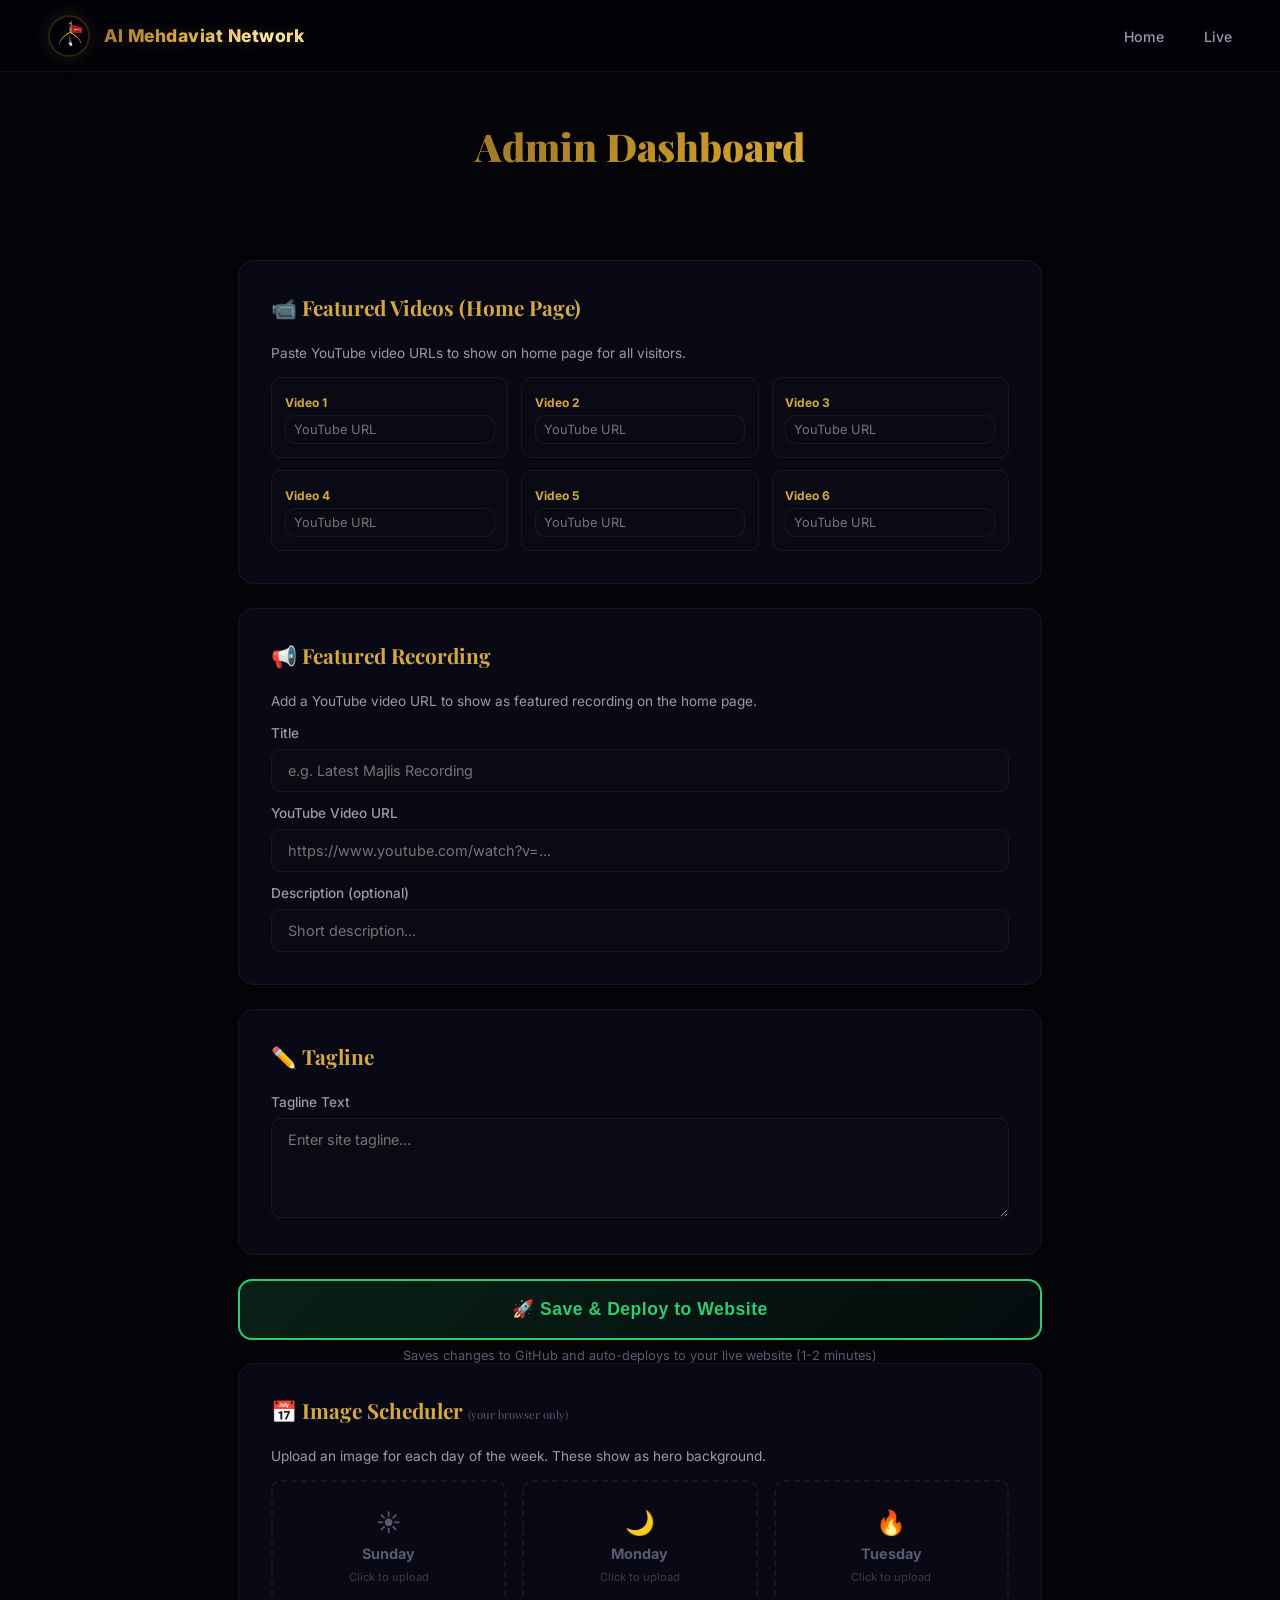
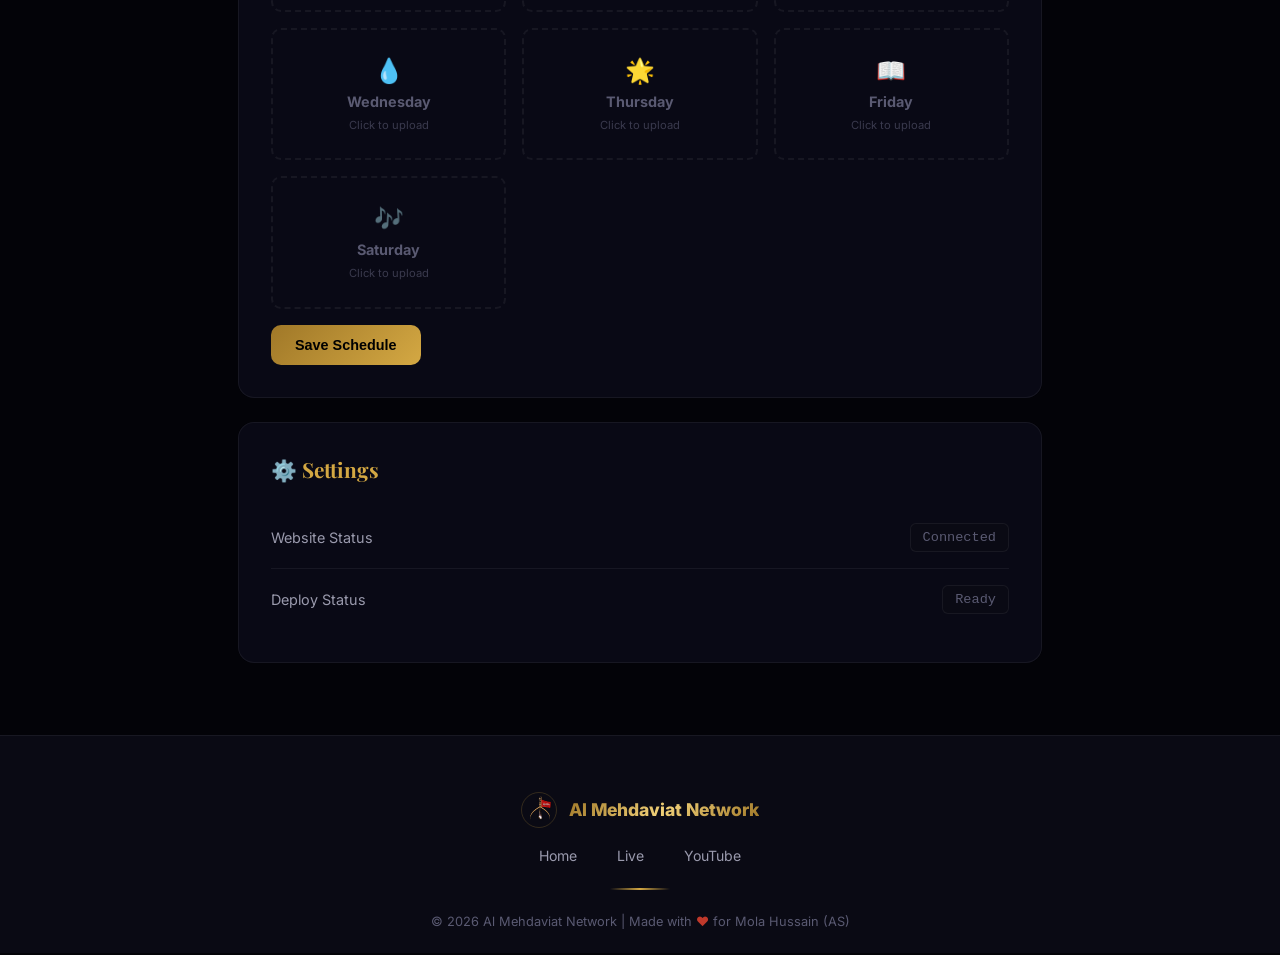
==== commit d38ad44d: "Added save-data function, JSON data store, and updated admin with Save & Deploy" ====
--- a/admin/index.html
+++ b/admin/index.html
@@ -42,6 +42,11 @@
       border: 1px solid rgba(231, 76, 60, 0.3);
       color: #e74c3c;
     }
+    .admin-status.deploying {
+      background: rgba(212, 168, 67, 0.1);
+      border: 1px solid rgba(212, 168, 67, 0.3);
+      color: #d4a843;
+    }
     .admin-analytics-grid {
       display: grid;
       grid-template-columns: repeat(auto-fit, minmax(160px, 1fr));
@@ -166,6 +171,31 @@
     }
     .ad-preview-info h4 { margin: 0 0 4px; color: var(--text-primary); }
     .ad-preview-info p { margin: 0; color: var(--text-muted); font-size: 0.85rem; }
+    .deploy-btn {
+      display: block;
+      width: 100%;
+      padding: 18px 32px;
+      border-radius: 14px;
+      border: 2px solid #2ecc71;
+      background: linear-gradient(135deg, rgba(46, 204, 113, 0.15), rgba(46, 204, 113, 0.05));
+      color: #2ecc71;
+      font-size: 1.1rem;
+      font-weight: 800;
+      cursor: pointer;
+      transition: all 0.3s;
+      margin-top: 1.5rem;
+      letter-spacing: 0.5px;
+    }
+    .deploy-btn:hover {
+      background: linear-gradient(135deg, rgba(46, 204, 113, 0.25), rgba(46, 204, 113, 0.1));
+      transform: translateY(-2px);
+      box-shadow: 0 8px 30px rgba(46, 204, 113, 0.2);
+    }
+    .deploy-btn:disabled {
+      opacity: 0.5;
+      cursor: not-allowed;
+      transform: none;
+    }
     @media (max-width: 768px) {
       .admin-page { padding: 1.5rem 1rem; }
       .admin-title { font-size: 1.8rem; }
@@ -198,73 +228,56 @@
     <!-- Section A: Featured Videos -->
     <div class="admin-card">
       <h2>📹 Featured Videos (Home Page)</h2>
-      <p style="color: var(--text-secondary); font-size: 0.85rem; margin-bottom: 1rem;">Paste YouTube video URLs to show on home page. These replace API-fetched videos.</p>
+      <p style="color: var(--text-secondary); font-size: 0.85rem; margin-bottom: 1rem;">Paste YouTube video URLs to show on home page for all visitors.</p>
       <div id="videoSlots"></div>
-      <button class="admin-btn" onclick="saveVideos()">Save Videos</button>
     </div>
 
     <!-- Section B: Ad Video -->
     <div class="admin-card">
-      <h2>📢 Featured Recording (Ad)</h2>
+      <h2>📢 Featured Recording</h2>
       <p style="color: var(--text-secondary); font-size: 0.85rem; margin-bottom: 1rem;">Add a YouTube video URL to show as featured recording on the home page.</p>
-      <label class="admin-label" for="adTitle">Title</label>
-      <input id="adTitle" class="admin-input" type="text" placeholder="e.g. Latest Majlis Recording">
+      <label class="admin-label" for="adTitleInput">Title</label>
+      <input id="adTitleInput" class="admin-input" type="text" placeholder="e.g. Latest Majlis Recording">
       <label class="admin-label" for="adUrl" style="margin-top:0.8rem">YouTube Video URL</label>
       <input id="adUrl" class="admin-input" type="url" placeholder="https://www.youtube.com/watch?v=...">
       <label class="admin-label" for="adDesc" style="margin-top:0.8rem">Description (optional)</label>
       <input id="adDesc" class="admin-input" type="text" placeholder="Short description...">
-      <div style="display:flex;gap:1rem;margin-top:1rem">
-        <button class="admin-btn" onclick="saveAd()">Save Ad</button>
-        <button class="admin-btn-danger" onclick="removeAd()">Remove Ad</button>
-      </div>
       <div id="adPreview" class="ad-preview" style="display:none"></div>
     </div>
 
-    <!-- Section B: Edit Content -->
+    <!-- Section C: Edit Content -->
     <div class="admin-card">
-      <h2>✏️ Edit Content</h2>
+      <h2>✏️ Tagline</h2>
       <label class="admin-label" for="taglineInput">Tagline Text</label>
       <textarea id="taglineInput" class="admin-input admin-textarea" placeholder="Enter site tagline..."></textarea>
-      <button class="admin-btn" onclick="saveTagline()">Save Tagline</button>
-    </div>
-
-    <!-- Section C: Image Scheduler -->
+    </div>
+
+    <!-- DEPLOY BUTTON -->
+    <button class="deploy-btn" id="deployBtn" onclick="saveAndDeploy()">
+      🚀 Save &amp; Deploy to Website
+    </button>
+    <p style="text-align:center;color:var(--text-muted);font-size:0.8rem;margin-top:0.5rem">
+      Saves changes to GitHub and auto-deploys to your live website (1-2 minutes)
+    </p>
+
+    <!-- Section D: Image Scheduler (local only) -->
     <div class="admin-card">
-      <h2>📅 Image Scheduler</h2>
-      <p style="color: var(--text-secondary); font-size: 0.85rem; margin-bottom: 1rem;">Upload an image for each day of the week.</p>
+      <h2>📅 Image Scheduler <span style="font-size:0.7rem;color:var(--text-muted);font-weight:400">(your browser only)</span></h2>
+      <p style="color: var(--text-secondary); font-size: 0.85rem; margin-bottom: 1rem;">Upload an image for each day of the week. These show as hero background.</p>
       <div id="schedulerGrid" class="admin-grid"></div>
       <button class="admin-btn" onclick="saveScheduler()">Save Schedule</button>
-    </div>
-
-    <!-- Section D: Analytics -->
-    <div class="admin-card">
-      <h2>📊 Analytics</h2>
-      <div class="admin-analytics-grid">
-        <div class="admin-stat">
-          <div class="admin-stat-value" id="schedulerImages">0</div>
-          <div class="admin-stat-label">Scheduled Images</div>
-        </div>
-        <div class="admin-stat">
-          <div class="admin-stat-value" id="storageUsed">0 KB</div>
-          <div class="admin-stat-label">Storage Used</div>
-        </div>
-      </div>
     </div>
 
     <!-- Section E: Settings -->
     <div class="admin-card">
       <h2>⚙️ Settings</h2>
       <div class="admin-settings-row">
-        <span class="admin-settings-label">YouTube API Key</span>
-        <span class="admin-settings-value" id="apiKeyDisplay">Not configured</span>
+        <span class="admin-settings-label">Website Status</span>
+        <span class="admin-settings-value" id="siteStatus">Checking...</span>
       </div>
       <div class="admin-settings-row">
-        <span class="admin-settings-label">Cache Status</span>
-        <span class="admin-settings-value" id="cacheStatus">Active</span>
-      </div>
-      <div class="admin-btn-group">
-        <button class="admin-btn" onclick="clearCache()">Clear Cache</button>
-        <button class="admin-btn-danger" onclick="resetDefaults()">Reset to Defaults</button>
+        <span class="admin-settings-label">Deploy Status</span>
+        <span class="admin-settings-value" id="deployStatus">Ready</span>
       </div>
     </div>
   </div>
@@ -288,12 +301,34 @@
     const DAY_ICONS = ['☀️', '🌙', '🔥', '💧', '🌟', '📖', '🎶'];
     let schedulerData = {};
     let videoSlots = ['', '', '', '', '', ''];
+    let siteData = { videos: ['', '', '', '', '', ''], tagline: '', ad: { title: '', videoUrl: '', description: '' }, scheduler: {} };
 
     function showStatus(msg, type) {
       const el = document.getElementById('statusMsg');
       el.textContent = msg;
       el.className = 'admin-status show ' + type;
-      setTimeout(() => { el.className = 'admin-status'; }, 2500);
+      if (type !== 'deploying') setTimeout(() => { el.className = 'admin-status'; }, 3000);
+    }
+
+    // Load existing data from JSON
+    async function loadSiteData() {
+      try {
+        const resp = await fetch('../data/site-data.json?t=' + Date.now());
+        if (resp.ok) {
+          siteData = await resp.json();
+          videoSlots = (siteData.videos || []).concat(['', '', '', '', '', '']).slice(0, 6);
+          document.getElementById('taglineInput').value = siteData.tagline || '';
+          if (siteData.ad) {
+            document.getElementById('adTitleInput').value = siteData.ad.title || '';
+            document.getElementById('adUrl').value = siteData.ad.videoUrl || '';
+            document.getElementById('adDesc').value = siteData.ad.description || '';
+            showAdPreview(siteData.ad);
+          }
+          document.getElementById('siteStatus').textContent = 'Connected';
+        }
+      } catch(e) {
+        document.getElementById('siteStatus').textContent = 'Error loading';
+      }
     }
 
     // Video Slots
@@ -312,35 +347,7 @@
       });
     }
 
-    function saveVideos() {
-      localStorage.setItem('almehdaviat_videos', JSON.stringify(videoSlots));
-      showStatus('Videos saved!', 'success');
-      initVideoSlots();
-    }
-
-    function loadVideos() {
-      try {
-        const saved = localStorage.getItem('almehdaviat_videos');
-        if (saved) {
-          const parsed = JSON.parse(saved);
-          videoSlots = parsed.concat(['', '', '', '', '', '']).slice(0, 6);
-        }
-      } catch(e) {}
-    }
-
-    // Ad functions
-    function loadAd() {
-      try {
-        const ad = JSON.parse(localStorage.getItem('almehdaviat_ad') || 'null');
-        if (ad) {
-          document.getElementById('adTitle').value = ad.title || '';
-          document.getElementById('adUrl').value = ad.videoUrl || '';
-          document.getElementById('adDesc').value = ad.description || '';
-          showAdPreview(ad);
-        }
-      } catch(e) {}
-    }
-
+    // Ad preview
     function showAdPreview(ad) {
       const preview = document.getElementById('adPreview');
       if (!ad || !ad.videoUrl) { preview.style.display = 'none'; return; }
@@ -352,40 +359,7 @@
         '<p>' + (ad.description || '') + '</p></div>';
     }
 
-    function saveAd() {
-      const title = document.getElementById('adTitle').value.trim();
-      const videoUrl = document.getElementById('adUrl').value.trim();
-      const description = document.getElementById('adDesc').value.trim();
-      if (!videoUrl) { showStatus('Please enter a YouTube URL', 'error'); return; }
-      const match = videoUrl.match(/(?:v=|youtu\.be\/)([a-zA-Z0-9_-]{11})/);
-      if (!match) { showStatus('Invalid YouTube URL', 'error'); return; }
-      const ad = { title, videoUrl, description };
-      localStorage.setItem('almehdaviat_ad', JSON.stringify(ad));
-      showAdPreview(ad);
-      showStatus('Ad saved successfully!', 'success');
-    }
-
-    function removeAd() {
-      localStorage.removeItem('almehdaviat_ad');
-      document.getElementById('adTitle').value = '';
-      document.getElementById('adUrl').value = '';
-      document.getElementById('adDesc').value = '';
-      document.getElementById('adPreview').style.display = 'none';
-      showStatus('Ad removed!', 'success');
-    }
-
-    // Tagline
-    function loadTagline() {
-      const saved = localStorage.getItem('almehdaviat_tagline');
-      if (saved) document.getElementById('taglineInput').value = saved;
-    }
-    function saveTagline() {
-      const val = document.getElementById('taglineInput').value.trim();
-      localStorage.setItem('almehdaviat_tagline', val);
-      showStatus('Tagline saved!', 'success');
-    }
-
-    // Scheduler
+    // Scheduler (local only)
     function initScheduler() {
       const grid = document.getElementById('schedulerGrid');
       grid.innerHTML = '';
@@ -422,54 +396,68 @@
     }
     function saveScheduler() {
       localStorage.setItem('almehdaviat_scheduler', JSON.stringify(schedulerData));
-      showStatus('Schedule saved!', 'success');
-      updateAnalytics();
+      showStatus('Schedule saved (local only)!', 'success');
     }
     function loadScheduler() {
       const saved = localStorage.getItem('almehdaviat_scheduler');
       if (saved) { try { schedulerData = JSON.parse(saved); } catch(e) { schedulerData = {}; } }
     }
 
-    // Analytics
-    function updateAnalytics() {
-      const imgCount = Object.keys(schedulerData).length;
-      document.getElementById('schedulerImages').textContent = imgCount;
-      let totalBytes = 0;
+    // SAVE & DEPLOY
+    async function saveAndDeploy() {
+      const btn = document.getElementById('deployBtn');
+      const deployStatus = document.getElementById('deployStatus');
+
+      // Collect data from form
+      const videos = videoSlots.map(v => v.trim());
+      const tagline = document.getElementById('taglineInput').value.trim();
+      const adTitle = document.getElementById('adTitleInput').value.trim();
+      const adUrl = document.getElementById('adUrl').value.trim();
+      const adDesc = document.getElementById('adDesc').value.trim();
+
+      const data = {
+        videos: videos,
+        tagline: tagline,
+        ad: { title: adTitle, videoUrl: adUrl, description: adDesc },
+        scheduler: schedulerData
+      };
+
+      btn.disabled = true;
+      btn.textContent = '⏳ Saving & Deploying...';
+      deployStatus.textContent = 'Deploying...';
+      showStatus('Saving to GitHub and deploying...', 'deploying');
+
       try {
-        for (let k in localStorage) {
-          if (localStorage.hasOwnProperty(k)) totalBytes += (localStorage[k] || '').length * 2;
+        const resp = await fetch('/.netlify/functions/save-data', {
+          method: 'POST',
+          headers: { 'Content-Type': 'application/json' },
+          body: JSON.stringify({ data: data })
+        });
+
+        const result = await resp.json();
+
+        if (resp.ok && result.success) {
+          showStatus('Deployed! Website will update in 1-2 minutes.', 'success');
+          deployStatus.textContent = 'Deployed!';
+        } else {
+          showStatus('Error: ' + (result.error || 'Unknown error'), 'error');
+          deployStatus.textContent = 'Failed';
         }
-      } catch(e) {}
-      const kb = Math.round(totalBytes / 1024);
-      document.getElementById('storageUsed').textContent = kb > 1024 ? (kb / 1024).toFixed(1) + ' MB' : kb + ' KB';
-    }
-
-    // Settings
-    function clearCache() {
-      const keysToKeep = ['almehdaviat_tagline', 'almehdaviat_scheduler', 'almehdaviat_ad', 'almehdaviat_videos'];
-      Object.keys(localStorage).forEach(k => { if (!keysToKeep.includes(k)) localStorage.removeItem(k); });
-      document.getElementById('cacheStatus').textContent = 'Cleared';
-      showStatus('Cache cleared!', 'success');
-    }
-    function resetDefaults() {
-      if (!confirm('This will remove ALL saved data. Are you sure?')) return;
-      localStorage.clear();
-      schedulerData = {};
-      document.getElementById('taglineInput').value = '';
-      document.getElementById('adTitle').value = '';
-      document.getElementById('adUrl').value = '';
-      document.getElementById('adDesc').value = '';
-      document.getElementById('adPreview').style.display = 'none';
-      videoSlots = ['', '', '', '', '', ''];
-      document.getElementById('cacheStatus').textContent = 'Cleared';
-      initScheduler(); updateAnalytics(); initVideoSlots();
-      showStatus('All data reset.', 'success');
+      } catch(e) {
+        showStatus('Error: ' + e.message, 'error');
+        deployStatus.textContent = 'Failed';
+      }
+
+      btn.disabled = false;
+      btn.textContent = '🚀 Save & Deploy to Website';
     }
 
     document.addEventListener('DOMContentLoaded', function() {
-      loadTagline(); loadScheduler(); initScheduler(); updateAnalytics(); loadAd(); loadVideos(); initVideoSlots();
-      const apiKey = localStorage.getItem('almehdaviat_youtube_api_key');
-      if (apiKey) document.getElementById('apiKeyDisplay').textContent = apiKey.substring(0, 8) + '...' + apiKey.substring(apiKey.length - 4);
+      loadSiteData().then(() => {
+        initVideoSlots();
+      });
+      loadScheduler();
+      initScheduler();
     });
   </script>
 </body>
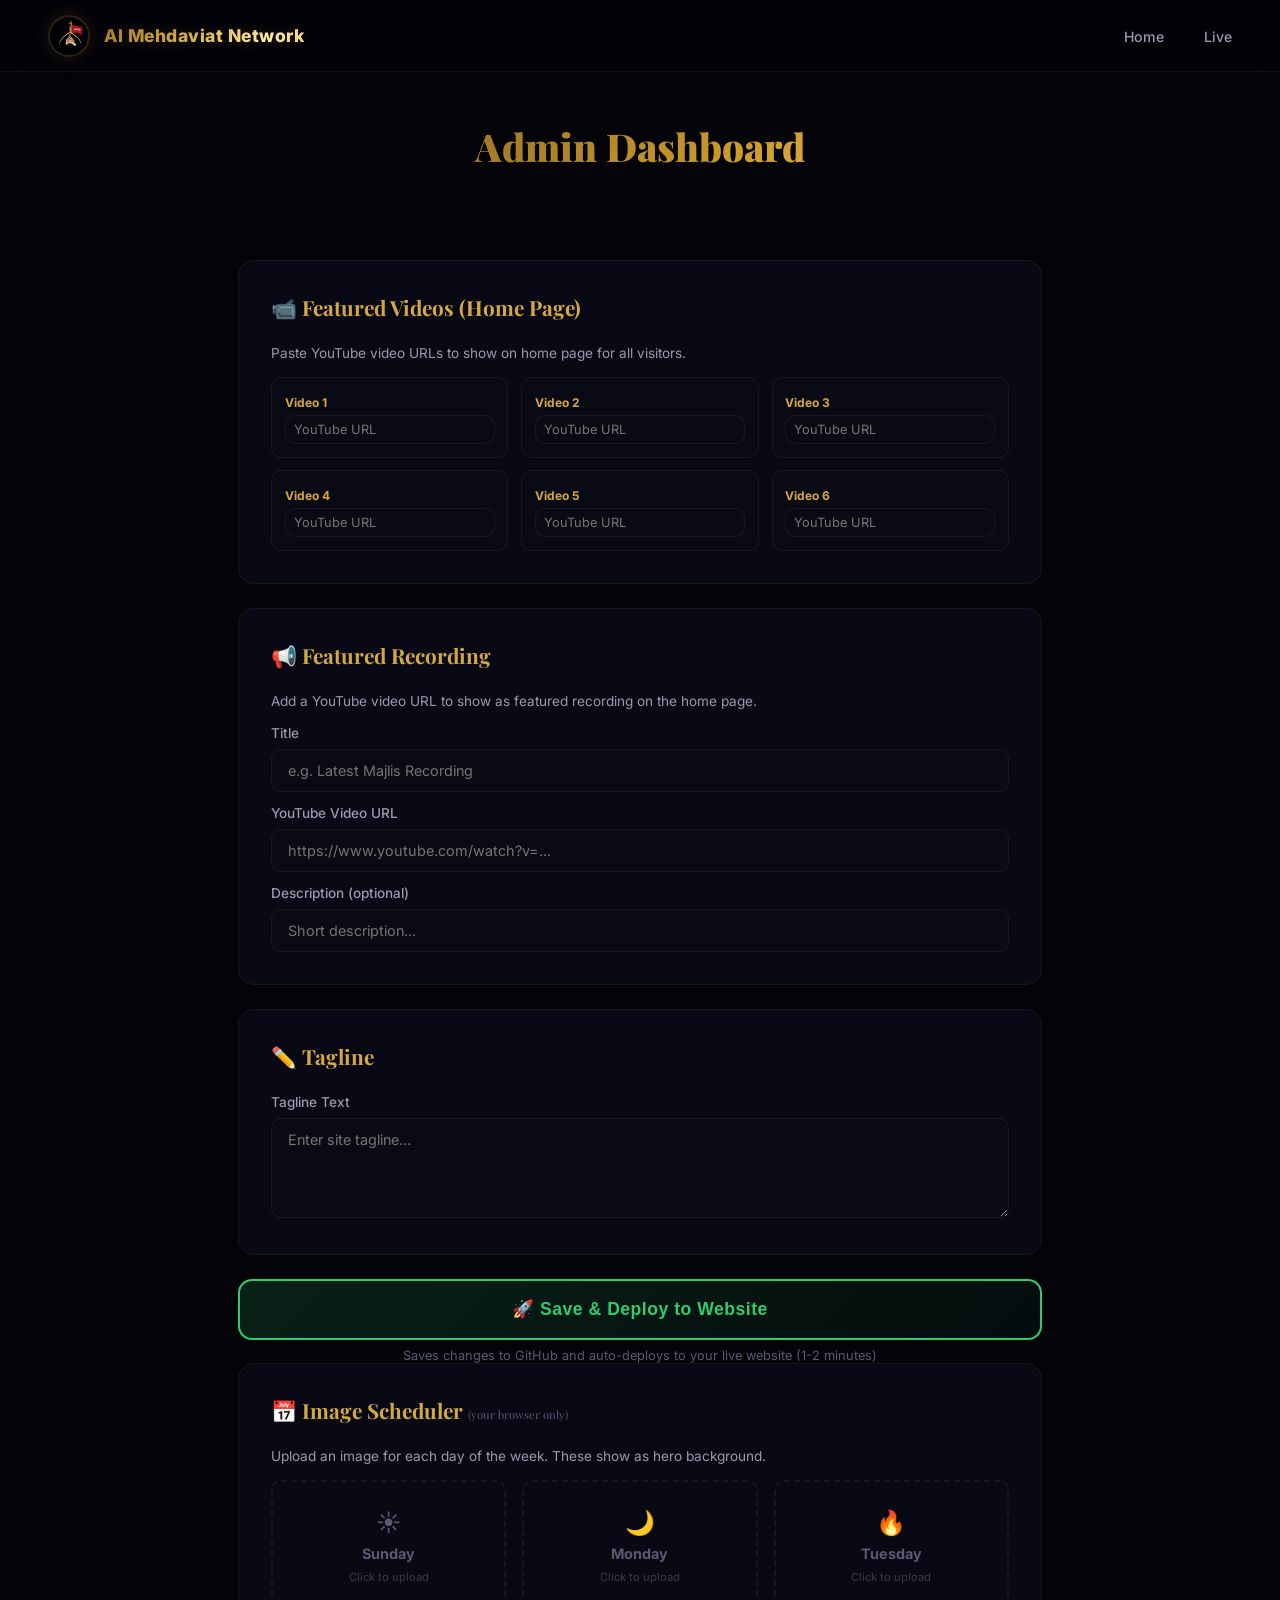
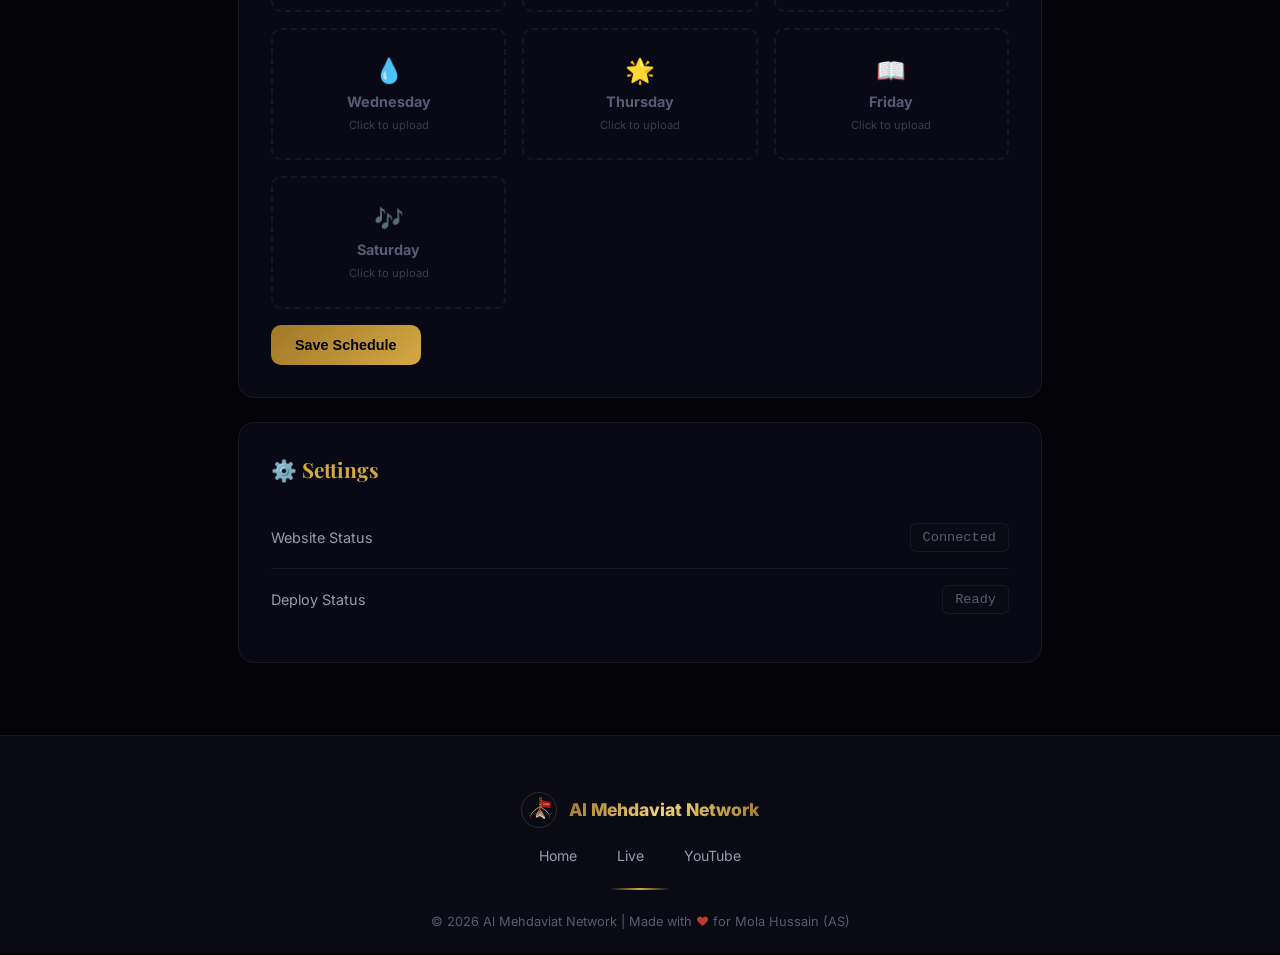
==== commit ec556ac0: "Fixed video thumbnails and added localStorage draft persistence" ====
--- a/admin/index.html
+++ b/admin/index.html
@@ -237,11 +237,11 @@
       <h2>📢 Featured Recording</h2>
       <p style="color: var(--text-secondary); font-size: 0.85rem; margin-bottom: 1rem;">Add a YouTube video URL to show as featured recording on the home page.</p>
       <label class="admin-label" for="adTitleInput">Title</label>
-      <input id="adTitleInput" class="admin-input" type="text" placeholder="e.g. Latest Majlis Recording">
+      <input id="adTitleInput" class="admin-input" type="text" placeholder="e.g. Latest Majlis Recording" oninput="saveDraft()">
       <label class="admin-label" for="adUrl" style="margin-top:0.8rem">YouTube Video URL</label>
-      <input id="adUrl" class="admin-input" type="url" placeholder="https://www.youtube.com/watch?v=...">
+      <input id="adUrl" class="admin-input" type="url" placeholder="https://www.youtube.com/watch?v=..." oninput="saveDraft()">
       <label class="admin-label" for="adDesc" style="margin-top:0.8rem">Description (optional)</label>
-      <input id="adDesc" class="admin-input" type="text" placeholder="Short description...">
+      <input id="adDesc" class="admin-input" type="text" placeholder="Short description..." oninput="saveDraft()">
       <div id="adPreview" class="ad-preview" style="display:none"></div>
     </div>
 
@@ -249,7 +249,7 @@
     <div class="admin-card">
       <h2>✏️ Tagline</h2>
       <label class="admin-label" for="taglineInput">Tagline Text</label>
-      <textarea id="taglineInput" class="admin-input admin-textarea" placeholder="Enter site tagline..."></textarea>
+      <textarea id="taglineInput" class="admin-input admin-textarea" placeholder="Enter site tagline..." oninput="saveDraft()"></textarea>
     </div>
 
     <!-- DEPLOY BUTTON -->
@@ -310,24 +310,33 @@
       if (type !== 'deploying') setTimeout(() => { el.className = 'admin-status'; }, 3000);
     }
 
-    // Load existing data from JSON
+    // Load existing data from JSON (with localStorage fallback)
     async function loadSiteData() {
+      // First try JSON file (latest deployed data)
       try {
         const resp = await fetch('../data/site-data.json?t=' + Date.now());
         if (resp.ok) {
           siteData = await resp.json();
-          videoSlots = (siteData.videos || []).concat(['', '', '', '', '', '']).slice(0, 6);
-          document.getElementById('taglineInput').value = siteData.tagline || '';
-          if (siteData.ad) {
-            document.getElementById('adTitleInput').value = siteData.ad.title || '';
-            document.getElementById('adUrl').value = siteData.ad.videoUrl || '';
-            document.getElementById('adDesc').value = siteData.ad.description || '';
-            showAdPreview(siteData.ad);
-          }
+          localStorage.setItem('almehdaviat_draft', JSON.stringify(siteData));
           document.getElementById('siteStatus').textContent = 'Connected';
         }
       } catch(e) {
-        document.getElementById('siteStatus').textContent = 'Error loading';
+        // If JSON fails, try localStorage draft
+        try {
+          const draft = localStorage.getItem('almehdaviat_draft');
+          if (draft) siteData = JSON.parse(draft);
+          document.getElementById('siteStatus').textContent = 'Offline (draft)';
+        } catch(e2) {}
+      }
+
+      // Apply data to form
+      videoSlots = (siteData.videos || []).concat(['', '', '', '', '', '']).slice(0, 6);
+      document.getElementById('taglineInput').value = siteData.tagline || '';
+      if (siteData.ad) {
+        document.getElementById('adTitleInput').value = siteData.ad.title || '';
+        document.getElementById('adUrl').value = siteData.ad.videoUrl || '';
+        document.getElementById('adDesc').value = siteData.ad.description || '';
+        showAdPreview(siteData.ad);
       }
     }
 
@@ -339,12 +348,33 @@
       videoSlots.forEach((url, i) => {
         const div = document.createElement('div');
         div.style.cssText = 'padding:0.8rem;border:1px solid var(--border);border-radius:10px;background:var(--bg-secondary);';
+        div.id = 'videoSlot-' + i;
         const videoId = url.match(/(?:v=|youtu\.be\/)([a-zA-Z0-9_-]{11})/);
         const thumb = videoId ? '<img src="https://img.youtube.com/vi/' + videoId[1] + '/mqdefault.jpg" style="width:100%;border-radius:6px;margin-top:6px;">' : '';
         div.innerHTML = '<label style="font-weight:700;font-size:0.75rem;color:var(--gold);">Video ' + (i + 1) + '</label>' +
-          '<input class="admin-input" type="url" value="' + url + '" placeholder="YouTube URL" oninput="videoSlots[' + i + ']=this.value" style="margin-top:4px;font-size:0.8rem;padding:6px 8px;">' + thumb;
+          '<input class="admin-input" type="url" value="' + url + '" placeholder="YouTube URL" oninput="updateVideoSlot(' + i + ', this.value)" style="margin-top:4px;font-size:0.8rem;padding:6px 8px;">' +
+          '<div class="thumb-preview">' + thumb + '</div>';
         container.appendChild(div);
       });
+    }
+
+    function updateVideoSlot(i, value) {
+      videoSlots[i] = value;
+      const slot = document.getElementById('videoSlot-' + i);
+      const videoId = value.match(/(?:v=|youtu\.be\/)([a-zA-Z0-9_-]{11})/);
+      const thumbEl = slot.querySelector('.thumb-preview');
+      thumbEl.innerHTML = videoId ? '<img src="https://img.youtube.com/vi/' + videoId[1] + '/mqdefault.jpg" style="width:100%;border-radius:6px;margin-top:6px;">' : '';
+      saveDraft();
+    }
+
+    function saveDraft() {
+      const adTitle = document.getElementById('adTitleInput').value.trim();
+      const adUrl = document.getElementById('adUrl').value.trim();
+      const adDesc = document.getElementById('adDesc').value.trim();
+      siteData.videos = videoSlots;
+      siteData.tagline = document.getElementById('taglineInput').value.trim();
+      siteData.ad = { title: adTitle, videoUrl: adUrl, description: adDesc };
+      localStorage.setItem('almehdaviat_draft', JSON.stringify(siteData));
     }
 
     // Ad preview
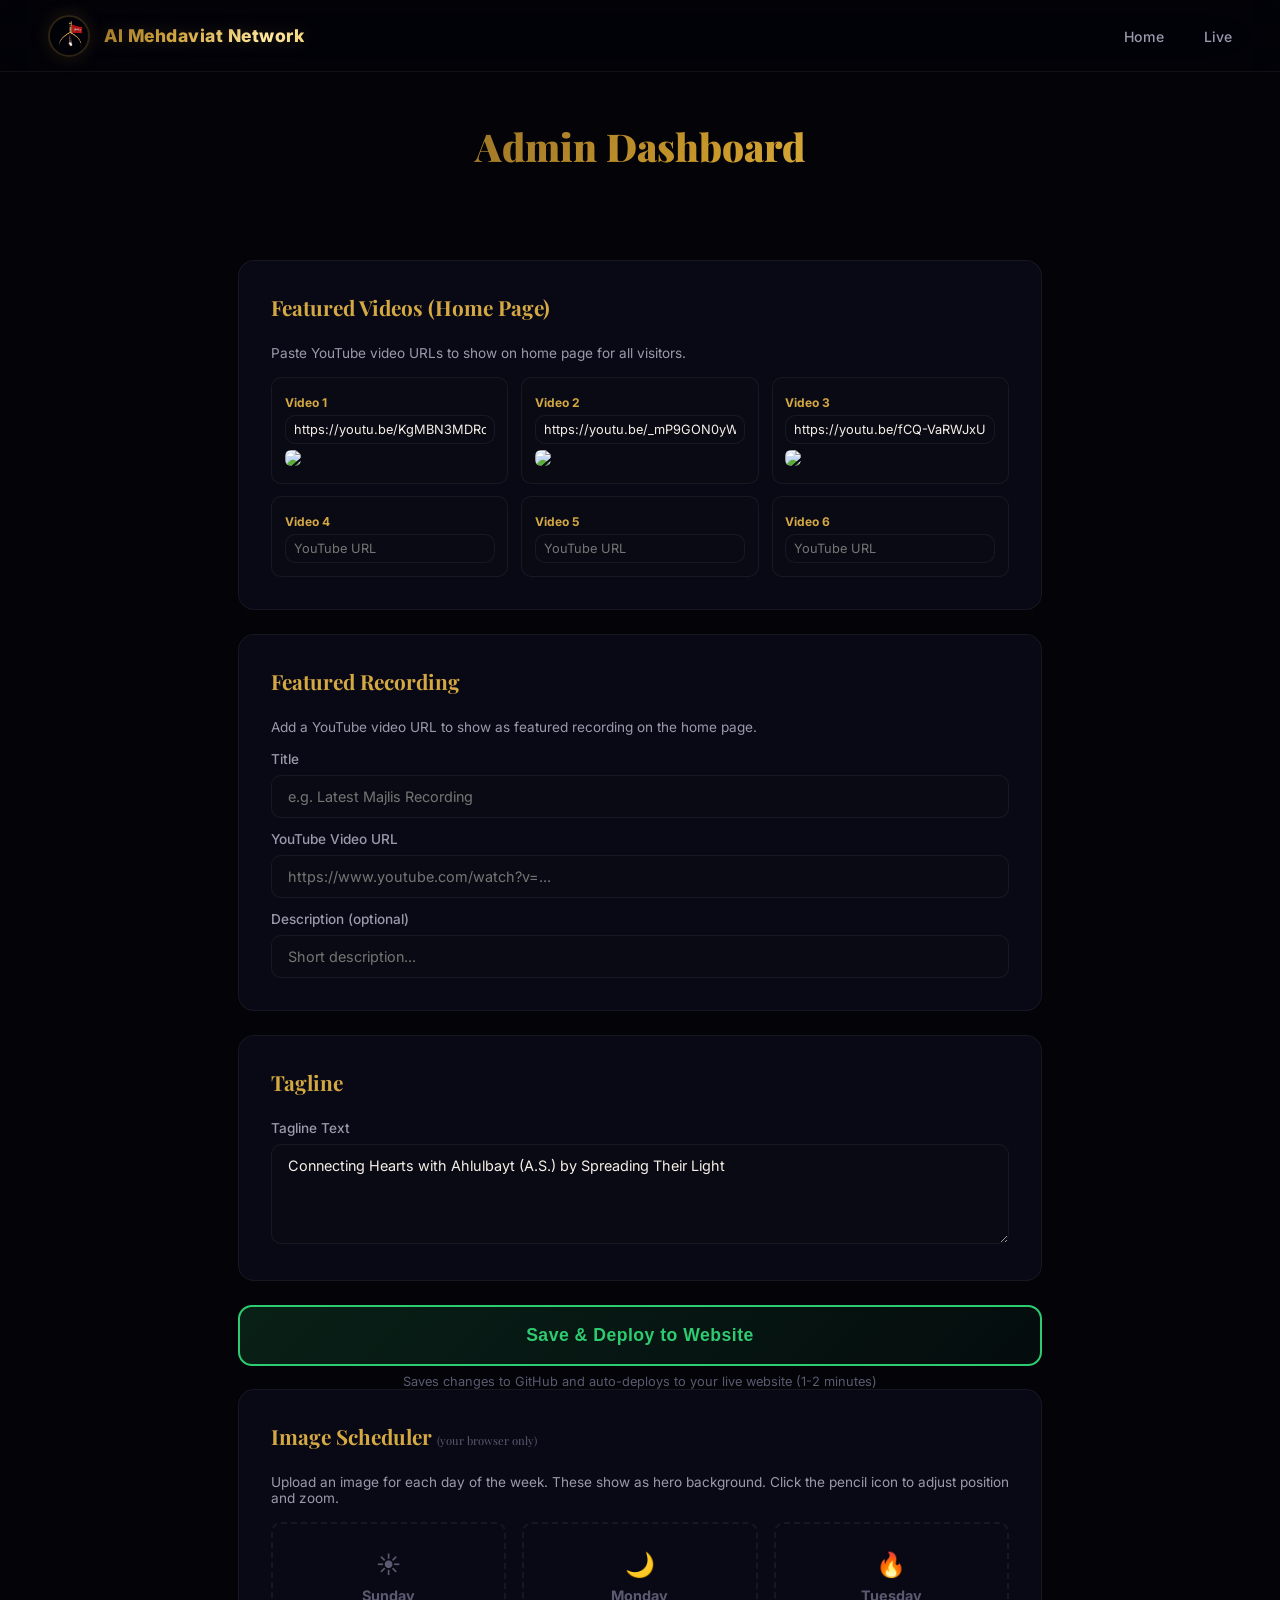
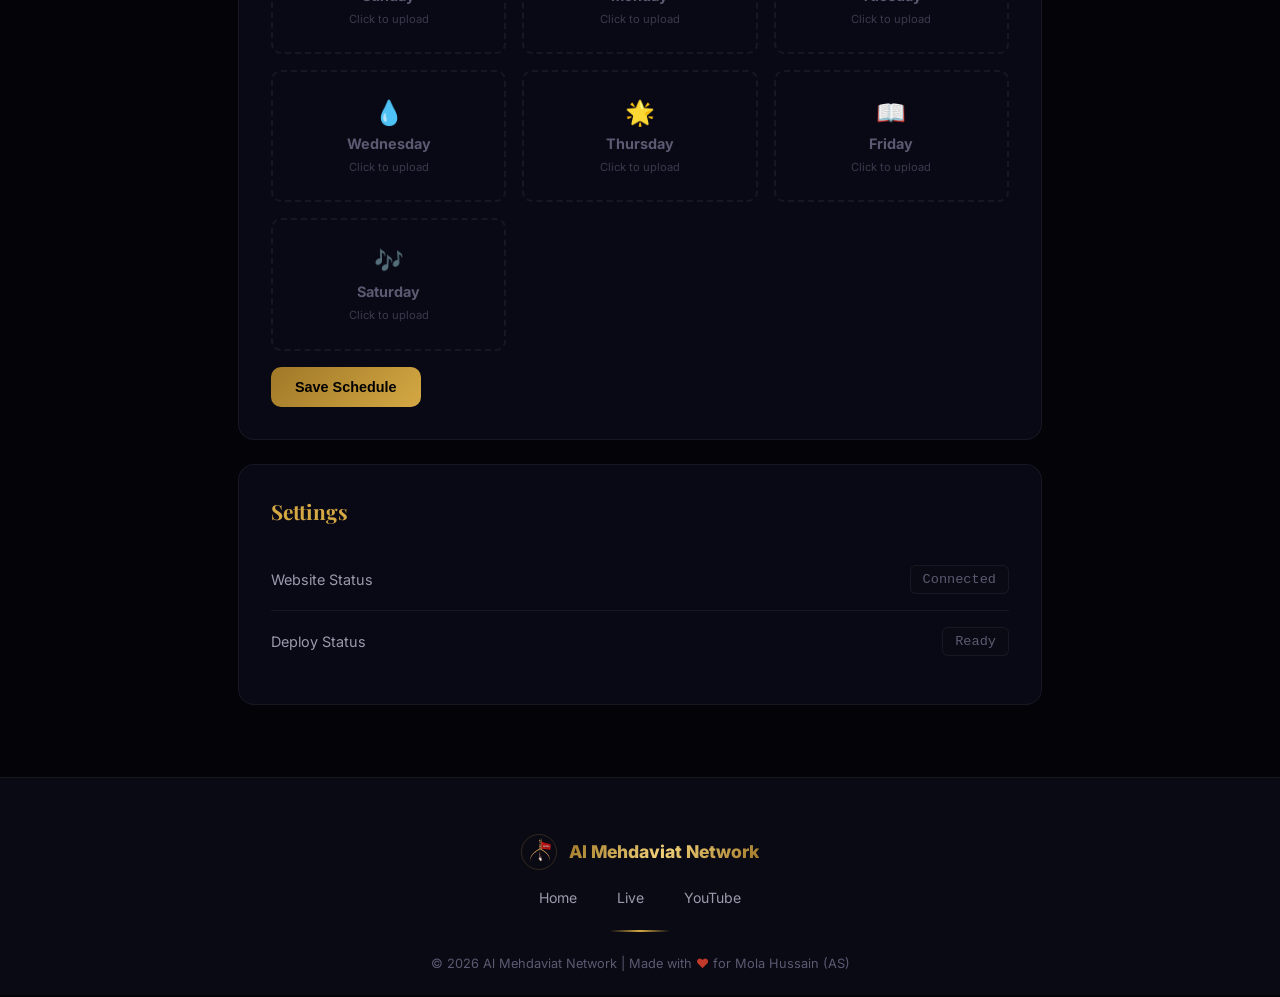
==== commit ab814a58: "Added image editor with drag positioning and zoom for scheduler" ====
--- a/admin/index.html
+++ b/admin/index.html
@@ -5,7 +5,7 @@
   <meta name="viewport" content="width=device-width, initial-scale=1.0">
   <meta http-equiv="Cache-Control" content="no-cache, no-store, must-revalidate">
   <title>Admin Dashboard - Al Mehdaviat Network</title>
-  <link rel="stylesheet" href="../css/style.css?v=2">
+  <link rel="stylesheet" href="../css/style.css?v=3">
   <style>
     .admin-title {
       font-family: 'Playfair Display', serif;
@@ -147,7 +147,25 @@
       justify-content: center;
       z-index: 5;
     }
+    .admin-image-slot .edit-img {
+      position: absolute;
+      top: 6px;
+      right: 36px;
+      background: rgba(212, 168, 67, 0.85);
+      border: none;
+      color: #fff;
+      width: 24px;
+      height: 24px;
+      border-radius: 50%;
+      cursor: pointer;
+      font-size: 0.7rem;
+      display: none;
+      align-items: center;
+      justify-content: center;
+      z-index: 5;
+    }
     .admin-image-slot:hover .remove-img { display: flex; }
+    .admin-image-slot:hover .edit-img { display: flex; }
     .admin-image-slot input[type="file"] {
       position: absolute;
       inset: 0;
@@ -196,6 +214,125 @@
       cursor: not-allowed;
       transform: none;
     }
+
+    /* Image Editor Modal */
+    .editor-overlay {
+      display: none;
+      position: fixed;
+      inset: 0;
+      background: rgba(0, 0, 0, 0.85);
+      z-index: 1000;
+      justify-content: center;
+      align-items: center;
+      padding: 1rem;
+    }
+    .editor-overlay.active { display: flex; }
+    .editor-modal {
+      background: var(--bg-card-solid);
+      border: 1px solid var(--border-light);
+      border-radius: 16px;
+      width: 100%;
+      max-width: 600px;
+      max-height: 90vh;
+      overflow-y: auto;
+      padding: 1.5rem;
+    }
+    .editor-modal h3 {
+      margin: 0 0 1rem;
+      font-size: 1.2rem;
+      color: var(--gold);
+    }
+    .editor-preview {
+      width: 100%;
+      aspect-ratio: 16/9;
+      border-radius: 10px;
+      overflow: hidden;
+      border: 2px solid var(--border-light);
+      position: relative;
+      cursor: grab;
+      background: #111;
+      margin-bottom: 1rem;
+      touch-action: none;
+      user-select: none;
+      -webkit-user-select: none;
+    }
+    .editor-preview:active { cursor: grabbing; }
+    .editor-preview img {
+      width: 100%;
+      height: 100%;
+      object-fit: cover;
+      pointer-events: none;
+      position: absolute;
+      transition: none;
+    }
+    .editor-controls {
+      margin-bottom: 1rem;
+    }
+    .editor-controls label {
+      display: block;
+      font-size: 0.85rem;
+      color: var(--text-secondary);
+      margin-bottom: 6px;
+    }
+    .editor-controls input[type="range"] {
+      width: 100%;
+      accent-color: var(--gold);
+    }
+    .editor-zoom-value {
+      text-align: center;
+      font-size: 0.8rem;
+      color: var(--text-muted);
+      margin-top: 4px;
+    }
+    .editor-position-grid {
+      display: grid;
+      grid-template-columns: repeat(3, 1fr);
+      gap: 6px;
+      margin-bottom: 1rem;
+    }
+    .editor-position-grid button {
+      padding: 10px 4px;
+      border-radius: 8px;
+      border: 1px solid var(--border);
+      background: var(--bg-secondary);
+      color: var(--text-secondary);
+      font-size: 0.7rem;
+      cursor: pointer;
+      transition: all 0.2s;
+      text-align: center;
+    }
+    .editor-position-grid button:hover,
+    .editor-position-grid button.active {
+      border-color: var(--gold);
+      color: var(--gold);
+      background: rgba(212, 168, 67, 0.1);
+    }
+    .editor-actions {
+      display: flex;
+      gap: 0.8rem;
+    }
+    .editor-actions button {
+      flex: 1;
+      padding: 12px;
+      border-radius: 10px;
+      font-size: 0.9rem;
+      font-weight: 700;
+      cursor: pointer;
+      transition: all 0.2s;
+      border: 1px solid var(--border);
+    }
+    .editor-save {
+      background: rgba(46, 204, 113, 0.15);
+      border-color: #2ecc71 !important;
+      color: #2ecc71;
+    }
+    .editor-save:hover { background: rgba(46, 204, 113, 0.25); }
+    .editor-cancel {
+      background: var(--bg-secondary);
+      color: var(--text-secondary);
+    }
+    .editor-cancel:hover { background: rgba(255, 255, 255, 0.05); }
+
     @media (max-width: 768px) {
       .admin-page { padding: 1.5rem 1rem; }
       .admin-title { font-size: 1.8rem; }
@@ -203,6 +340,8 @@
       .admin-analytics-grid { grid-template-columns: repeat(2, 1fr); }
       .admin-settings-row { flex-direction: column; align-items: flex-start; gap: 0.5rem; }
       #videoSlots { grid-template-columns: repeat(2, 1fr) !important; }
+      .editor-modal { padding: 1rem; }
+      .editor-position-grid button { padding: 8px 2px; font-size: 0.65rem; }
     }
   </style>
 </head>
@@ -225,16 +364,16 @@
 
     <div id="statusMsg" class="admin-status"></div>
 
-    <!-- Section A: Featured Videos -->
+    <!-- Featured Videos -->
     <div class="admin-card">
-      <h2>📹 Featured Videos (Home Page)</h2>
+      <h2>Featured Videos (Home Page)</h2>
       <p style="color: var(--text-secondary); font-size: 0.85rem; margin-bottom: 1rem;">Paste YouTube video URLs to show on home page for all visitors.</p>
       <div id="videoSlots"></div>
     </div>
 
-    <!-- Section B: Ad Video -->
+    <!-- Featured Recording -->
     <div class="admin-card">
-      <h2>📢 Featured Recording</h2>
+      <h2>Featured Recording</h2>
       <p style="color: var(--text-secondary); font-size: 0.85rem; margin-bottom: 1rem;">Add a YouTube video URL to show as featured recording on the home page.</p>
       <label class="admin-label" for="adTitleInput">Title</label>
       <input id="adTitleInput" class="admin-input" type="text" placeholder="e.g. Latest Majlis Recording" oninput="saveDraft()">
@@ -245,32 +384,32 @@
       <div id="adPreview" class="ad-preview" style="display:none"></div>
     </div>
 
-    <!-- Section C: Edit Content -->
+    <!-- Tagline -->
     <div class="admin-card">
-      <h2>✏️ Tagline</h2>
+      <h2>Tagline</h2>
       <label class="admin-label" for="taglineInput">Tagline Text</label>
       <textarea id="taglineInput" class="admin-input admin-textarea" placeholder="Enter site tagline..." oninput="saveDraft()"></textarea>
     </div>
 
-    <!-- DEPLOY BUTTON -->
+    <!-- Deploy Button -->
     <button class="deploy-btn" id="deployBtn" onclick="saveAndDeploy()">
-      🚀 Save &amp; Deploy to Website
+      Save &amp; Deploy to Website
     </button>
     <p style="text-align:center;color:var(--text-muted);font-size:0.8rem;margin-top:0.5rem">
       Saves changes to GitHub and auto-deploys to your live website (1-2 minutes)
     </p>
 
-    <!-- Section D: Image Scheduler (local only) -->
+    <!-- Image Scheduler -->
     <div class="admin-card">
-      <h2>📅 Image Scheduler <span style="font-size:0.7rem;color:var(--text-muted);font-weight:400">(your browser only)</span></h2>
-      <p style="color: var(--text-secondary); font-size: 0.85rem; margin-bottom: 1rem;">Upload an image for each day of the week. These show as hero background.</p>
+      <h2>Image Scheduler <span style="font-size:0.7rem;color:var(--text-muted);font-weight:400">(your browser only)</span></h2>
+      <p style="color: var(--text-secondary); font-size: 0.85rem; margin-bottom: 1rem;">Upload an image for each day of the week. These show as hero background. Click the pencil icon to adjust position and zoom.</p>
       <div id="schedulerGrid" class="admin-grid"></div>
       <button class="admin-btn" onclick="saveScheduler()">Save Schedule</button>
     </div>
 
-    <!-- Section E: Settings -->
+    <!-- Settings -->
     <div class="admin-card">
-      <h2>⚙️ Settings</h2>
+      <h2>Settings</h2>
       <div class="admin-settings-row">
         <span class="admin-settings-label">Website Status</span>
         <span class="admin-settings-value" id="siteStatus">Checking...</span>
@@ -278,6 +417,36 @@
       <div class="admin-settings-row">
         <span class="admin-settings-label">Deploy Status</span>
         <span class="admin-settings-value" id="deployStatus">Ready</span>
+      </div>
+    </div>
+  </div>
+
+  <!-- Image Editor Modal -->
+  <div class="editor-overlay" id="editorOverlay">
+    <div class="editor-modal">
+      <h3>Edit Image Position</h3>
+      <div class="editor-preview" id="editorPreview">
+        <img id="editorImg" src="" alt="Preview">
+      </div>
+      <div class="editor-controls">
+        <label for="editorZoom">Zoom</label>
+        <input type="range" id="editorZoom" min="100" max="300" value="100" oninput="onEditorZoom(this.value)">
+        <div class="editor-zoom-value" id="editorZoomVal">100%</div>
+      </div>
+      <div class="editor-position-grid" id="editorPosGrid">
+        <button data-pos="0% 0%">Top Left</button>
+        <button data-pos="50% 0%">Top Center</button>
+        <button data-pos="100% 0%">Top Right</button>
+        <button data-pos="0% 50%">Center Left</button>
+        <button data-pos="50% 50%">Center</button>
+        <button data-pos="100% 50%">Center Right</button>
+        <button data-pos="0% 100%">Bottom Left</button>
+        <button data-pos="50% 100%">Bottom Center</button>
+        <button data-pos="100% 100%">Bottom Right</button>
+      </div>
+      <div class="editor-actions">
+        <button class="editor-cancel" onclick="closeEditor()">Cancel</button>
+        <button class="editor-save" onclick="saveEditor()">Save</button>
       </div>
     </div>
   </div>
@@ -297,39 +466,47 @@
   </footer>
 
   <script>
-    const DAYS = ['Sunday', 'Monday', 'Tuesday', 'Wednesday', 'Thursday', 'Friday', 'Saturday'];
-    const DAY_ICONS = ['☀️', '🌙', '🔥', '💧', '🌟', '📖', '🎶'];
-    let schedulerData = {};
-    let videoSlots = ['', '', '', '', '', ''];
-    let siteData = { videos: ['', '', '', '', '', ''], tagline: '', ad: { title: '', videoUrl: '', description: '' }, scheduler: {} };
+    var DAYS = ['Sunday', 'Monday', 'Tuesday', 'Wednesday', 'Thursday', 'Friday', 'Saturday'];
+    var DAY_ICONS = ['☀️', '🌙', '🔥', '💧', '🌟', '📖', '🎶'];
+    var schedulerData = {};
+    var videoSlots = ['', '', '', '', '', ''];
+    var siteData = { videos: ['', '', '', '', '', ''], tagline: '', ad: { title: '', videoUrl: '', description: '' }, scheduler: {} };
+
+    var editorState = {
+      dayIndex: -1,
+      imgX: 50,
+      imgY: 50,
+      zoom: 100,
+      dragging: false,
+      startX: 0,
+      startY: 0,
+      startImgX: 0,
+      startImgY: 0
+    };
 
     function showStatus(msg, type) {
-      const el = document.getElementById('statusMsg');
+      var el = document.getElementById('statusMsg');
       el.textContent = msg;
       el.className = 'admin-status show ' + type;
-      if (type !== 'deploying') setTimeout(() => { el.className = 'admin-status'; }, 3000);
-    }
-
-    // Load existing data from JSON (with localStorage fallback)
+      if (type !== 'deploying') setTimeout(function() { el.className = 'admin-status'; }, 3000);
+    }
+
     async function loadSiteData() {
-      // First try JSON file (latest deployed data)
       try {
-        const resp = await fetch('../data/site-data.json?t=' + Date.now());
+        var resp = await fetch('../data/site-data.json?t=' + Date.now());
         if (resp.ok) {
           siteData = await resp.json();
           localStorage.setItem('almehdaviat_draft', JSON.stringify(siteData));
           document.getElementById('siteStatus').textContent = 'Connected';
         }
       } catch(e) {
-        // If JSON fails, try localStorage draft
         try {
-          const draft = localStorage.getItem('almehdaviat_draft');
+          var draft = localStorage.getItem('almehdaviat_draft');
           if (draft) siteData = JSON.parse(draft);
           document.getElementById('siteStatus').textContent = 'Offline (draft)';
         } catch(e2) {}
       }
 
-      // Apply data to form
       videoSlots = (siteData.videos || []).concat(['', '', '', '', '', '']).slice(0, 6);
       document.getElementById('taglineInput').value = siteData.tagline || '';
       if (siteData.ad) {
@@ -340,17 +517,16 @@
       }
     }
 
-    // Video Slots
     function initVideoSlots() {
-      const container = document.getElementById('videoSlots');
+      var container = document.getElementById('videoSlots');
       container.innerHTML = '';
       container.style.cssText = 'display:grid;grid-template-columns:repeat(3,1fr);gap:0.8rem;';
-      videoSlots.forEach((url, i) => {
-        const div = document.createElement('div');
+      videoSlots.forEach(function(url, i) {
+        var div = document.createElement('div');
         div.style.cssText = 'padding:0.8rem;border:1px solid var(--border);border-radius:10px;background:var(--bg-secondary);';
         div.id = 'videoSlot-' + i;
-        const videoId = url.match(/(?:v=|youtu\.be\/)([a-zA-Z0-9_-]{11})/);
-        const thumb = videoId ? '<img src="https://img.youtube.com/vi/' + videoId[1] + '/mqdefault.jpg" style="width:100%;border-radius:6px;margin-top:6px;">' : '';
+        var videoId = url.match(/(?:v=|youtu\.be\/)([a-zA-Z0-9_-]{11})/);
+        var thumb = videoId ? '<img src="https://img.youtube.com/vi/' + videoId[1] + '/mqdefault.jpg" style="width:100%;border-radius:6px;margin-top:6px;">' : '';
         div.innerHTML = '<label style="font-weight:700;font-size:0.75rem;color:var(--gold);">Video ' + (i + 1) + '</label>' +
           '<input class="admin-input" type="url" value="' + url + '" placeholder="YouTube URL" oninput="updateVideoSlot(' + i + ', this.value)" style="margin-top:4px;font-size:0.8rem;padding:6px 8px;">' +
           '<div class="thumb-preview">' + thumb + '</div>';
@@ -360,28 +536,27 @@
 
     function updateVideoSlot(i, value) {
       videoSlots[i] = value;
-      const slot = document.getElementById('videoSlot-' + i);
-      const videoId = value.match(/(?:v=|youtu\.be\/)([a-zA-Z0-9_-]{11})/);
-      const thumbEl = slot.querySelector('.thumb-preview');
+      var slot = document.getElementById('videoSlot-' + i);
+      var videoId = value.match(/(?:v=|youtu\.be\/)([a-zA-Z0-9_-]{11})/);
+      var thumbEl = slot.querySelector('.thumb-preview');
       thumbEl.innerHTML = videoId ? '<img src="https://img.youtube.com/vi/' + videoId[1] + '/mqdefault.jpg" style="width:100%;border-radius:6px;margin-top:6px;">' : '';
       saveDraft();
     }
 
     function saveDraft() {
-      const adTitle = document.getElementById('adTitleInput').value.trim();
-      const adUrl = document.getElementById('adUrl').value.trim();
-      const adDesc = document.getElementById('adDesc').value.trim();
+      var adTitle = document.getElementById('adTitleInput').value.trim();
+      var adUrl = document.getElementById('adUrl').value.trim();
+      var adDesc = document.getElementById('adDesc').value.trim();
       siteData.videos = videoSlots;
       siteData.tagline = document.getElementById('taglineInput').value.trim();
       siteData.ad = { title: adTitle, videoUrl: adUrl, description: adDesc };
       localStorage.setItem('almehdaviat_draft', JSON.stringify(siteData));
     }
 
-    // Ad preview
     function showAdPreview(ad) {
-      const preview = document.getElementById('adPreview');
+      var preview = document.getElementById('adPreview');
       if (!ad || !ad.videoUrl) { preview.style.display = 'none'; return; }
-      const match = ad.videoUrl.match(/(?:v=|youtu\.be\/)([a-zA-Z0-9_-]{11})/);
+      var match = ad.videoUrl.match(/(?:v=|youtu\.be\/)([a-zA-Z0-9_-]{11})/);
       if (!match) { preview.style.display = 'none'; return; }
       preview.style.display = 'block';
       preview.innerHTML = '<iframe src="https://www.youtube.com/embed/' + match[1] + '"></iframe>' +
@@ -389,17 +564,20 @@
         '<p>' + (ad.description || '') + '</p></div>';
     }
 
-    // Scheduler (local only)
     function initScheduler() {
-      const grid = document.getElementById('schedulerGrid');
+      var grid = document.getElementById('schedulerGrid');
       grid.innerHTML = '';
-      DAYS.forEach((day, i) => {
-        const slot = document.createElement('div');
+      DAYS.forEach(function(day, i) {
+        var slot = document.createElement('div');
         slot.className = 'admin-image-slot';
         slot.id = 'slot-' + i;
-        const saved = schedulerData[i];
+        var saved = schedulerData[i];
         if (saved) {
-          slot.innerHTML = '<img src="' + saved + '" alt="' + day + '">'
+          var src = typeof saved === 'string' ? saved : (saved.src || '');
+          var pos = (typeof saved === 'object' && saved.position) ? saved.position : 'center center';
+          var zoom = (typeof saved === 'object' && saved.zoom) ? saved.zoom : '100%';
+          slot.innerHTML = '<div style="width:100%;height:100%;background-image:url(' + src + ');background-position:' + pos + ';background-size:' + zoom + ' auto;background-repeat:no-repeat;position:absolute;inset:0;border-radius:inherit;"></div>'
+            + '<button class="edit-img" onclick="openEditor(event, ' + i + ')">&#9998;</button>'
             + '<button class="remove-img" onclick="removeImage(event, ' + i + ')">&times;</button>'
             + '<span class="day-label" style="position:absolute;bottom:8px;left:8px;background:rgba(0,0,0,0.7);padding:4px 10px;border-radius:6px;">' + DAY_ICONS[i] + ' ' + day + '</span>'
             + '<input type="file" accept="image/*" onchange="handleImageUpload(event, ' + i + ')">';
@@ -412,40 +590,215 @@
         grid.appendChild(slot);
       });
     }
+
     function handleImageUpload(e, dayIndex) {
-      const file = e.target.files[0];
+      var file = e.target.files[0];
       if (!file) return;
       if (file.size > 2 * 1024 * 1024) { showStatus('Image must be under 2MB.', 'error'); return; }
-      const reader = new FileReader();
-      reader.onload = function(ev) { schedulerData[dayIndex] = ev.target.result; initScheduler(); };
+      var reader = new FileReader();
+      reader.onload = function(ev) {
+        schedulerData[dayIndex] = { src: ev.target.result, position: 'center center', zoom: '100%' };
+        initScheduler();
+      };
       reader.readAsDataURL(file);
     }
+
     function removeImage(e, dayIndex) {
-      e.stopPropagation(); e.preventDefault();
-      delete schedulerData[dayIndex]; initScheduler();
-    }
+      e.stopPropagation();
+      e.preventDefault();
+      delete schedulerData[dayIndex];
+      initScheduler();
+    }
+
     function saveScheduler() {
       localStorage.setItem('almehdaviat_scheduler', JSON.stringify(schedulerData));
       showStatus('Schedule saved (local only)!', 'success');
     }
+
     function loadScheduler() {
-      const saved = localStorage.getItem('almehdaviat_scheduler');
-      if (saved) { try { schedulerData = JSON.parse(saved); } catch(e) { schedulerData = {}; } }
-    }
-
-    // SAVE & DEPLOY
+      var saved = localStorage.getItem('almehdaviat_scheduler');
+      if (saved) {
+        try {
+          var parsed = JSON.parse(saved);
+          var keys = Object.keys(parsed);
+          for (var k = 0; k < keys.length; k++) {
+            var key = keys[k];
+            var val = parsed[key];
+            if (typeof val === 'string') {
+              parsed[key] = { src: val, position: 'center center', zoom: '100%' };
+            }
+          }
+          schedulerData = parsed;
+        } catch(e) { schedulerData = {}; }
+      }
+    }
+
+    /* --- Image Editor --- */
+    function openEditor(e, dayIndex) {
+      e.stopPropagation();
+      e.preventDefault();
+      var entry = schedulerData[dayIndex];
+      if (!entry) return;
+      var src = typeof entry === 'string' ? entry : (entry.src || '');
+      var pos = (typeof entry === 'object' && entry.position) ? entry.position : 'center center';
+      var zoom = (typeof entry === 'object' && entry.zoom) ? entry.zoom : '100%';
+
+      var posParts = pos.split(' ');
+      var imgX = parseFloat(posParts[0]) || 50;
+      var imgY = parseFloat(posParts[1]) || 50;
+      var zoomVal = parseInt(zoom) || 100;
+
+      editorState.dayIndex = dayIndex;
+      editorState.imgX = imgX;
+      editorState.imgY = imgY;
+      editorState.zoom = zoomVal;
+
+      var img = document.getElementById('editorImg');
+      img.src = src;
+      document.getElementById('editorZoom').value = zoomVal;
+      document.getElementById('editorZoomVal').textContent = zoomVal + '%';
+
+      updateEditorImage();
+      highlightActivePosition();
+      document.getElementById('editorOverlay').classList.add('active');
+    }
+
+    function closeEditor() {
+      document.getElementById('editorOverlay').classList.remove('active');
+      editorState.dayIndex = -1;
+    }
+
+    function updateEditorImage() {
+      var img = document.getElementById('editorImg');
+      var preview = document.getElementById('editorPreview');
+      var pw = preview.offsetWidth;
+      var ph = preview.offsetHeight;
+      var scale = editorState.zoom / 100;
+      var imgW = pw * scale;
+      var imgH = ph * scale;
+      var offsetX = (pw - imgW) * (editorState.imgX / 100);
+      var offsetY = (ph - imgH) * (editorState.imgY / 100);
+      img.style.left = offsetX + 'px';
+      img.style.top = offsetY + 'px';
+      img.style.width = imgW + 'px';
+      img.style.height = imgH + 'px';
+    }
+
+    function onEditorZoom(val) {
+      editorState.zoom = parseInt(val);
+      document.getElementById('editorZoomVal').textContent = val + '%';
+      updateEditorImage();
+      highlightActivePosition();
+    }
+
+    function highlightActivePosition() {
+      var buttons = document.getElementById('editorPosGrid').querySelectorAll('button');
+      var posStr = Math.round(editorState.imgX) + '% ' + Math.round(editorState.imgY) + '%';
+      for (var b = 0; b < buttons.length; b++) {
+        buttons[b].classList.remove('active');
+        if (buttons[b].getAttribute('data-pos') === posStr) {
+          buttons[b].classList.add('active');
+        }
+      }
+    }
+
+    function saveEditor() {
+      var x = Math.max(0, Math.min(100, Math.round(editorState.imgX)));
+      var y = Math.max(0, Math.min(100, Math.round(editorState.imgY)));
+      var posStr = x + '% ' + y + '%';
+      var zoomStr = editorState.zoom + '%';
+      var dayIndex = editorState.dayIndex;
+
+      if (schedulerData[dayIndex] && typeof schedulerData[dayIndex] === 'object') {
+        schedulerData[dayIndex].position = posStr;
+        schedulerData[dayIndex].zoom = zoomStr;
+      } else if (typeof schedulerData[dayIndex] === 'string') {
+        schedulerData[dayIndex] = { src: schedulerData[dayIndex], position: posStr, zoom: zoomStr };
+      }
+
+      closeEditor();
+      initScheduler();
+    }
+
+    /* --- Drag support (mouse + touch) --- */
+    function getEventPos(e) {
+      if (e.touches && e.touches.length > 0) {
+        return { x: e.touches[0].clientX, y: e.touches[0].clientY };
+      }
+      return { x: e.clientX, y: e.clientY };
+    }
+
+    function onDragStart(e) {
+      if (editorState.dayIndex < 0) return;
+      e.preventDefault();
+      var pos = getEventPos(e);
+      editorState.dragging = true;
+      editorState.startX = pos.x;
+      editorState.startY = pos.y;
+      editorState.startImgX = editorState.imgX;
+      editorState.startImgY = editorState.imgY;
+    }
+
+    function onDragMove(e) {
+      if (!editorState.dragging) return;
+      e.preventDefault();
+      var pos = getEventPos(e);
+      var preview = document.getElementById('editorPreview');
+      var pw = preview.offsetWidth;
+      var ph = preview.offsetHeight;
+      var dx = pos.x - editorState.startX;
+      var dy = pos.y - editorState.startY;
+      var dxPct = (dx / pw) * 100;
+      var dyPct = (dy / ph) * 100;
+      editorState.imgX = Math.max(0, Math.min(100, editorState.startImgX + dxPct));
+      editorState.imgY = Math.max(0, Math.min(100, editorState.startImgY + dyPct));
+      updateEditorImage();
+      highlightActivePosition();
+    }
+
+    function onDragEnd() {
+      editorState.dragging = false;
+    }
+
+    (function() {
+      var preview = document.getElementById('editorPreview');
+      preview.addEventListener('mousedown', onDragStart);
+      preview.addEventListener('touchstart', onDragStart, { passive: false });
+      document.addEventListener('mousemove', onDragMove);
+      document.addEventListener('touchmove', onDragMove, { passive: false });
+      document.addEventListener('mouseup', onDragEnd);
+      document.addEventListener('touchend', onDragEnd);
+
+      var posGrid = document.getElementById('editorPosGrid');
+      posGrid.addEventListener('click', function(e) {
+        var btn = e.target.closest('button');
+        if (!btn) return;
+        var posStr = btn.getAttribute('data-pos');
+        if (!posStr) return;
+        var parts = posStr.split(' ');
+        editorState.imgX = parseFloat(parts[0]);
+        editorState.imgY = parseFloat(parts[1]);
+        updateEditorImage();
+        highlightActivePosition();
+      });
+    })();
+
+    document.getElementById('editorOverlay').addEventListener('click', function(e) {
+      if (e.target === this) closeEditor();
+    });
+
+    /* --- Deploy --- */
     async function saveAndDeploy() {
-      const btn = document.getElementById('deployBtn');
-      const deployStatus = document.getElementById('deployStatus');
-
-      // Collect data from form
-      const videos = videoSlots.map(v => v.trim());
-      const tagline = document.getElementById('taglineInput').value.trim();
-      const adTitle = document.getElementById('adTitleInput').value.trim();
-      const adUrl = document.getElementById('adUrl').value.trim();
-      const adDesc = document.getElementById('adDesc').value.trim();
-
-      const data = {
+      var btn = document.getElementById('deployBtn');
+      var deployStatus = document.getElementById('deployStatus');
+
+      var videos = videoSlots.map(function(v) { return v.trim(); });
+      var tagline = document.getElementById('taglineInput').value.trim();
+      var adTitle = document.getElementById('adTitleInput').value.trim();
+      var adUrl = document.getElementById('adUrl').value.trim();
+      var adDesc = document.getElementById('adDesc').value.trim();
+
+      var data = {
         videos: videos,
         tagline: tagline,
         ad: { title: adTitle, videoUrl: adUrl, description: adDesc },
@@ -453,18 +806,18 @@
       };
 
       btn.disabled = true;
-      btn.textContent = '⏳ Saving & Deploying...';
+      btn.textContent = 'Saving & Deploying...';
       deployStatus.textContent = 'Deploying...';
       showStatus('Saving to GitHub and deploying...', 'deploying');
 
       try {
-        const resp = await fetch('/.netlify/functions/save-data', {
+        var resp = await fetch('/.netlify/functions/save-data', {
           method: 'POST',
           headers: { 'Content-Type': 'application/json' },
           body: JSON.stringify({ data: data })
         });
 
-        const result = await resp.json();
+        var result = await resp.json();
 
         if (resp.ok && result.success) {
           showStatus('Deployed! Website will update in 1-2 minutes.', 'success');
@@ -479,11 +832,11 @@
       }
 
       btn.disabled = false;
-      btn.textContent = '🚀 Save & Deploy to Website';
+      btn.textContent = 'Save & Deploy to Website';
     }
 
     document.addEventListener('DOMContentLoaded', function() {
-      loadSiteData().then(() => {
+      loadSiteData().then(function() {
         initVideoSlots();
       });
       loadScheduler();
--- a/css/style.css
+++ b/css/style.css
@@ -1038,11 +1038,29 @@
 }
 
 @media (max-width: 480px) {
-  .hero { min-height: 50vh; }
+  .hero { min-height: 65vh; }
   .hero-title { font-size: 1.8rem; }
   .hero-logo { width: 110px; height: 110px; }
-  .hero-actions { flex-direction: column; width: 100%; }
-  .hero-btn { width: 100%; justify-content: center; }
+  .hero-actions { flex-direction: row; width: 100%; gap: 0.8rem; }
+  .hero-btn { width: auto; flex: 1; justify-content: center; font-size: 0.9rem; padding: 12px 16px; }
+  .hero-bg::after {
+    background: linear-gradient(
+      to bottom,
+      rgba(3, 3, 8, 0.2) 0%,
+      rgba(3, 3, 8, 0.1) 30%,
+      rgba(3, 3, 8, 0.3) 60%,
+      rgba(3, 3, 8, 0.85) 85%,
+      rgba(3, 3, 8, 1) 100%
+    );
+  }
+  .hero-content {
+    padding: 1.5rem 1rem;
+    background: rgba(3, 3, 8, 0.5);
+    backdrop-filter: blur(4px);
+    -webkit-backdrop-filter: blur(4px);
+  }
+  .hero-subtitle { text-shadow: 0 2px 8px rgba(0,0,0,0.8); }
+  .hero-title { text-shadow: 0 2px 12px rgba(0,0,0,0.7); }
 }
 
 /* ===== LIVE NAV BUTTON ===== */
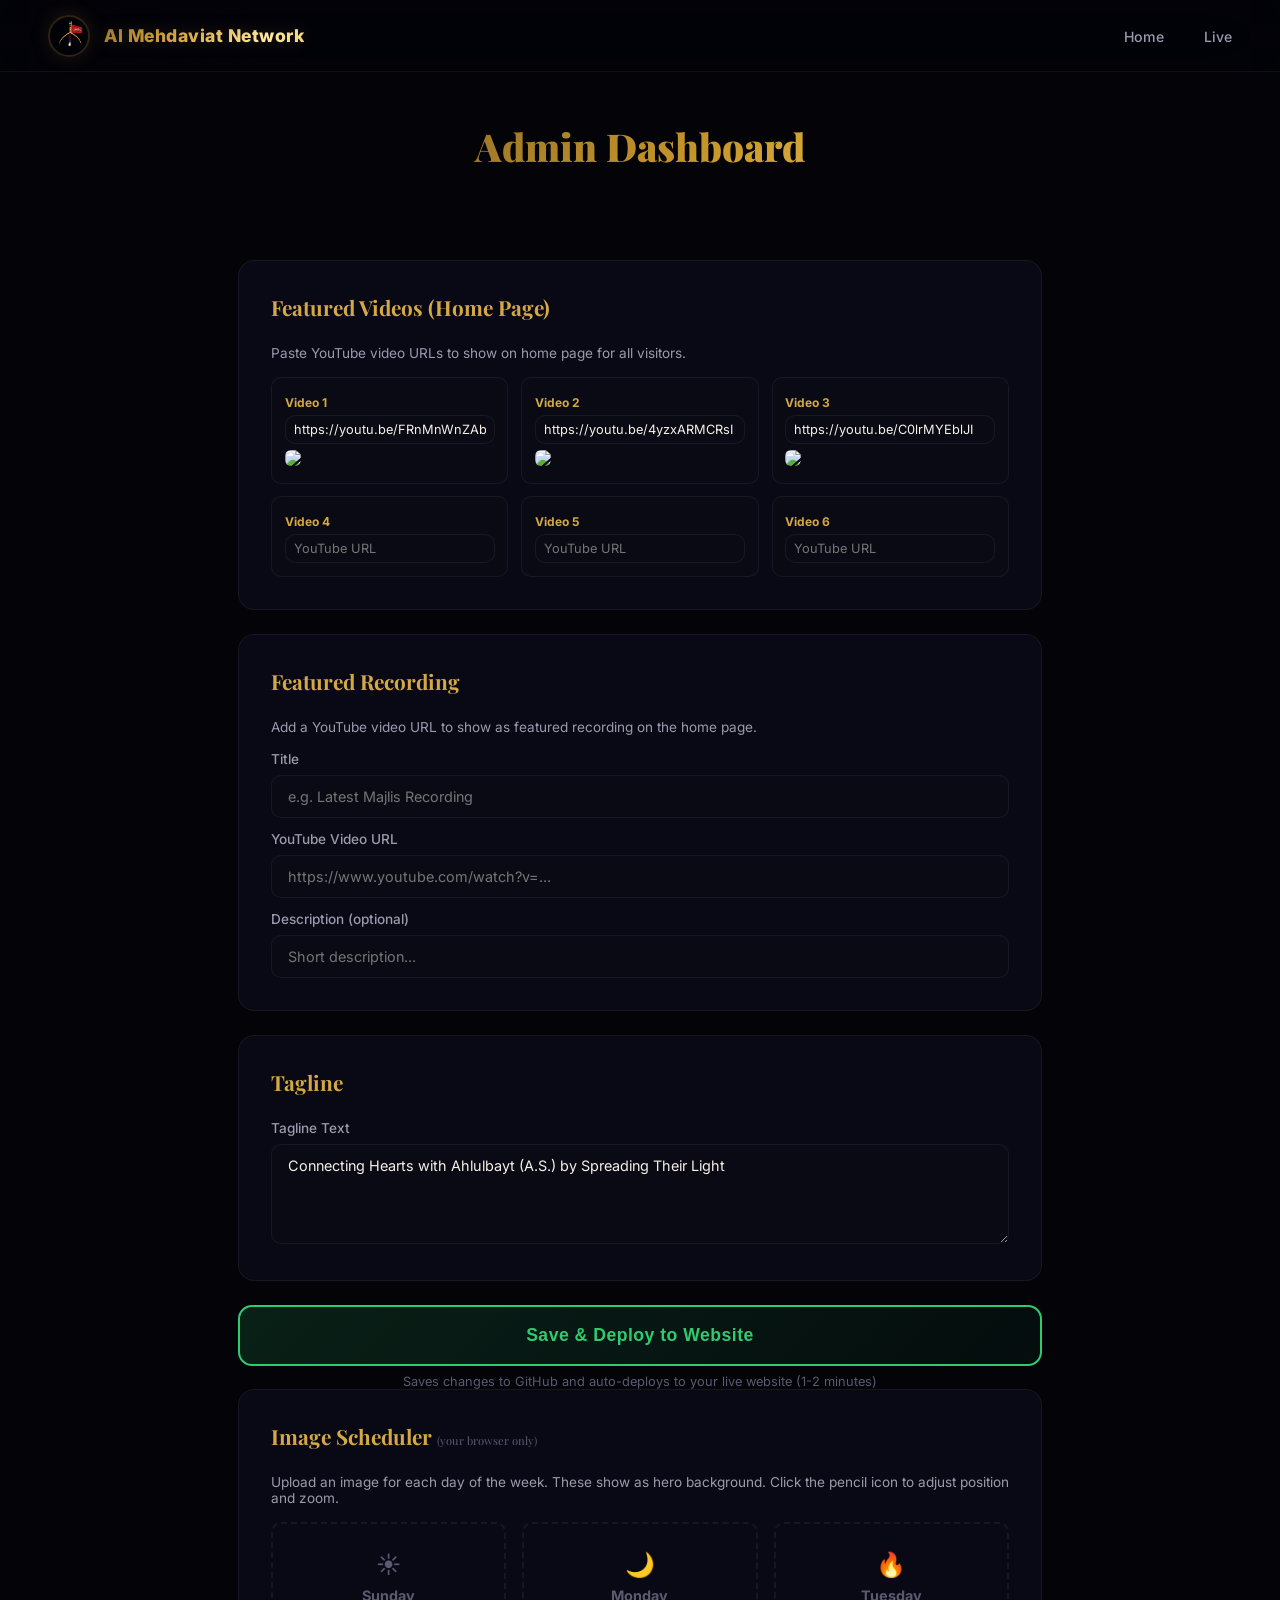
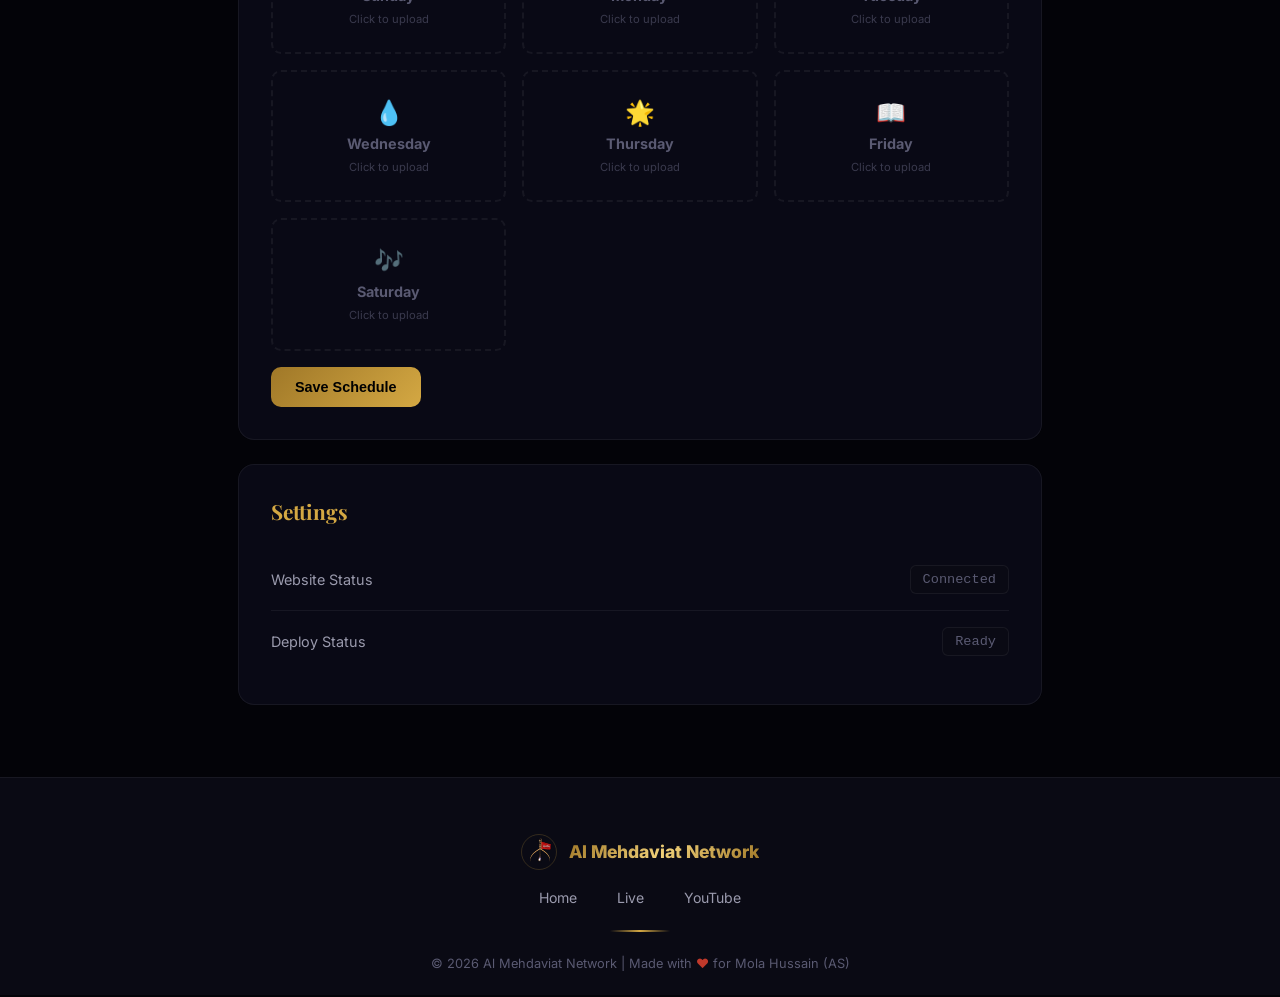
==== commit 3806d32c: "Added Google Analytics (G-BGJDWPW468) to all pages" ====
--- a/admin/index.html
+++ b/admin/index.html
@@ -6,6 +6,14 @@
   <meta http-equiv="Cache-Control" content="no-cache, no-store, must-revalidate">
   <title>Admin Dashboard - Al Mehdaviat Network</title>
   <link rel="stylesheet" href="../css/style.css?v=3">
+  <!-- Google Analytics -->
+  <script async src="https://www.googletagmanager.com/gtag/js?id=G-BGJDWPW468"></script>
+  <script>
+    window.dataLayer = window.dataLayer || [];
+    function gtag(){dataLayer.push(arguments);}
+    gtag('js', new Date());
+    gtag('config', 'G-BGJDWPW468');
+  </script>
   <style>
     .admin-title {
       font-family: 'Playfair Display', serif;
--- a/css/style.css
+++ b/css/style.css
@@ -1496,3 +1496,18 @@
   transform: translateY(-3px);
   box-shadow: 0 8px 30px rgba(192, 57, 43, 0.5);
 }
+
+/* Hide Netlify Badge */
+[data-netlify-badge],
+.netlify-badge,
+a[href*="netlify.com"][href*="badge"],
+div[style*="netlify"] {
+  display: none !important;
+  visibility: hidden !important;
+  opacity: 0 !important;
+  height: 0 !important;
+  width: 0 !important;
+  overflow: hidden !important;
+  position: absolute !important;
+  pointer-events: none !important;
+}
